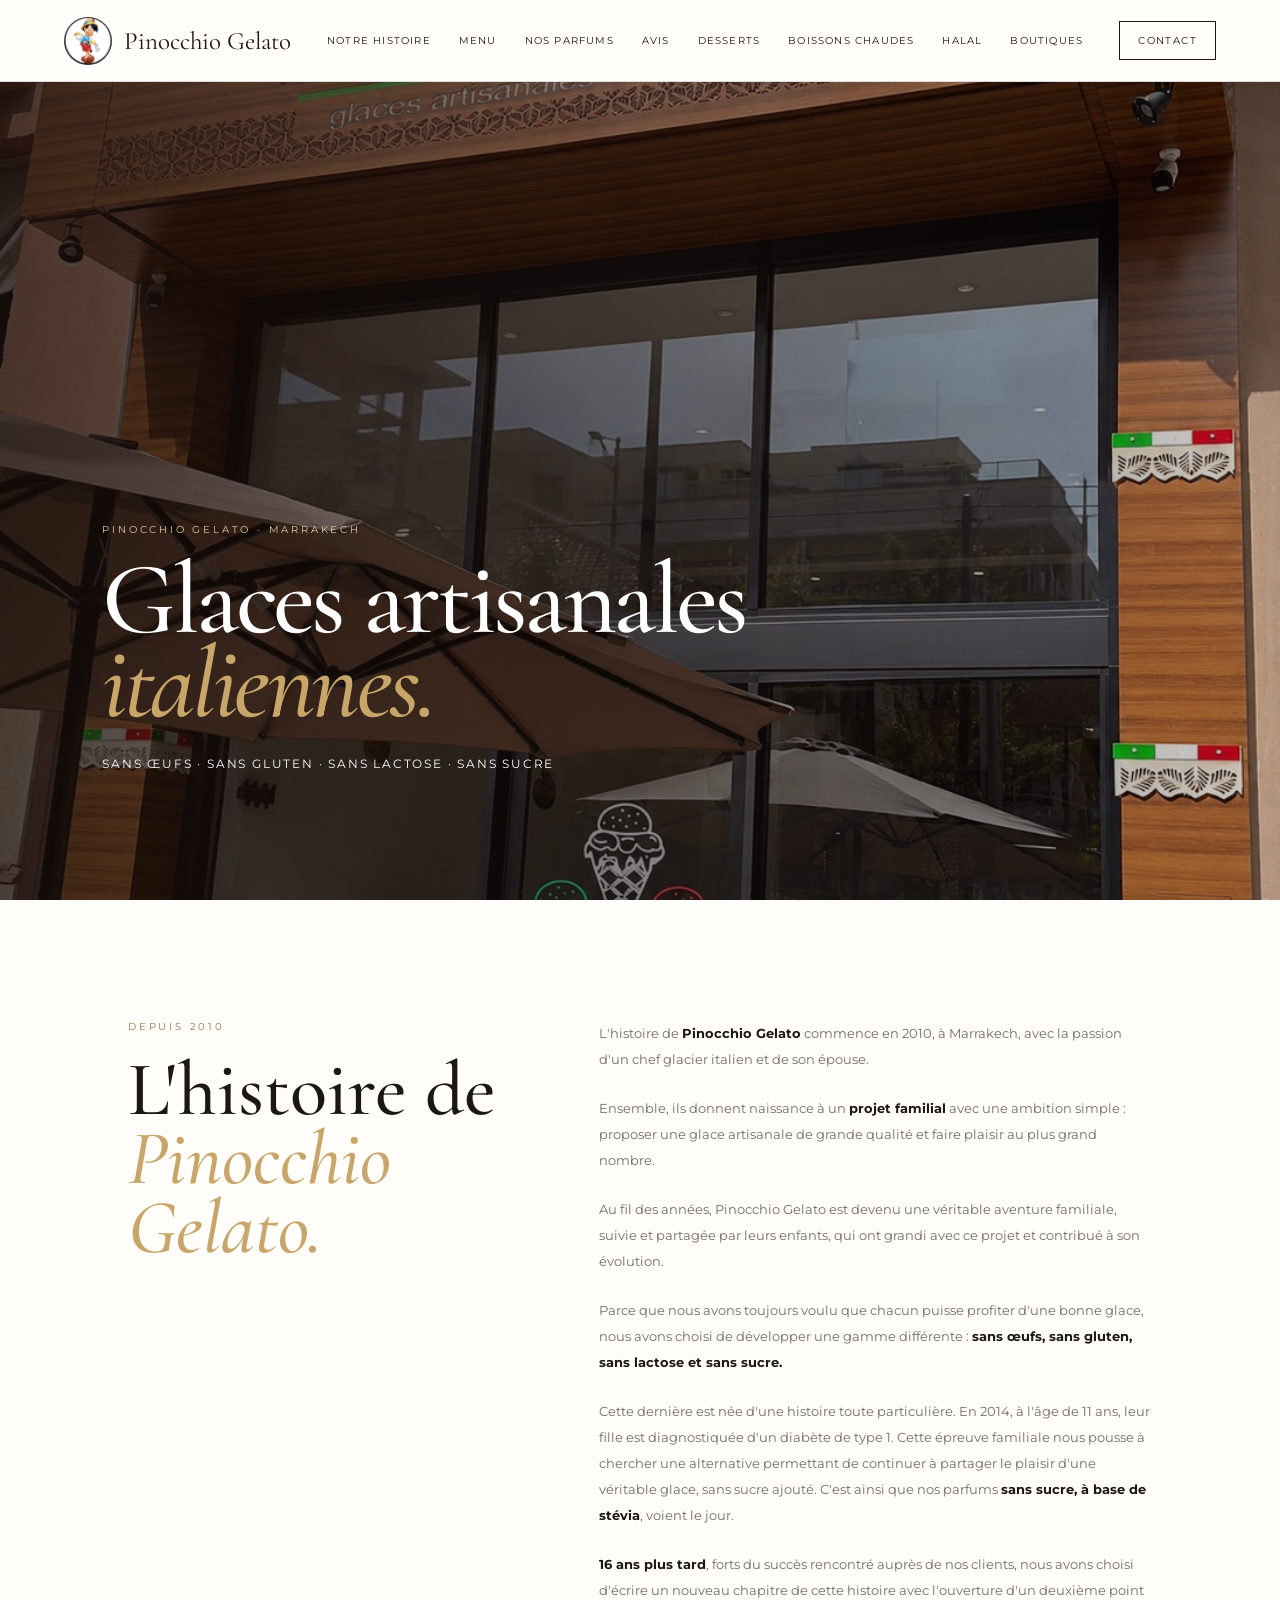
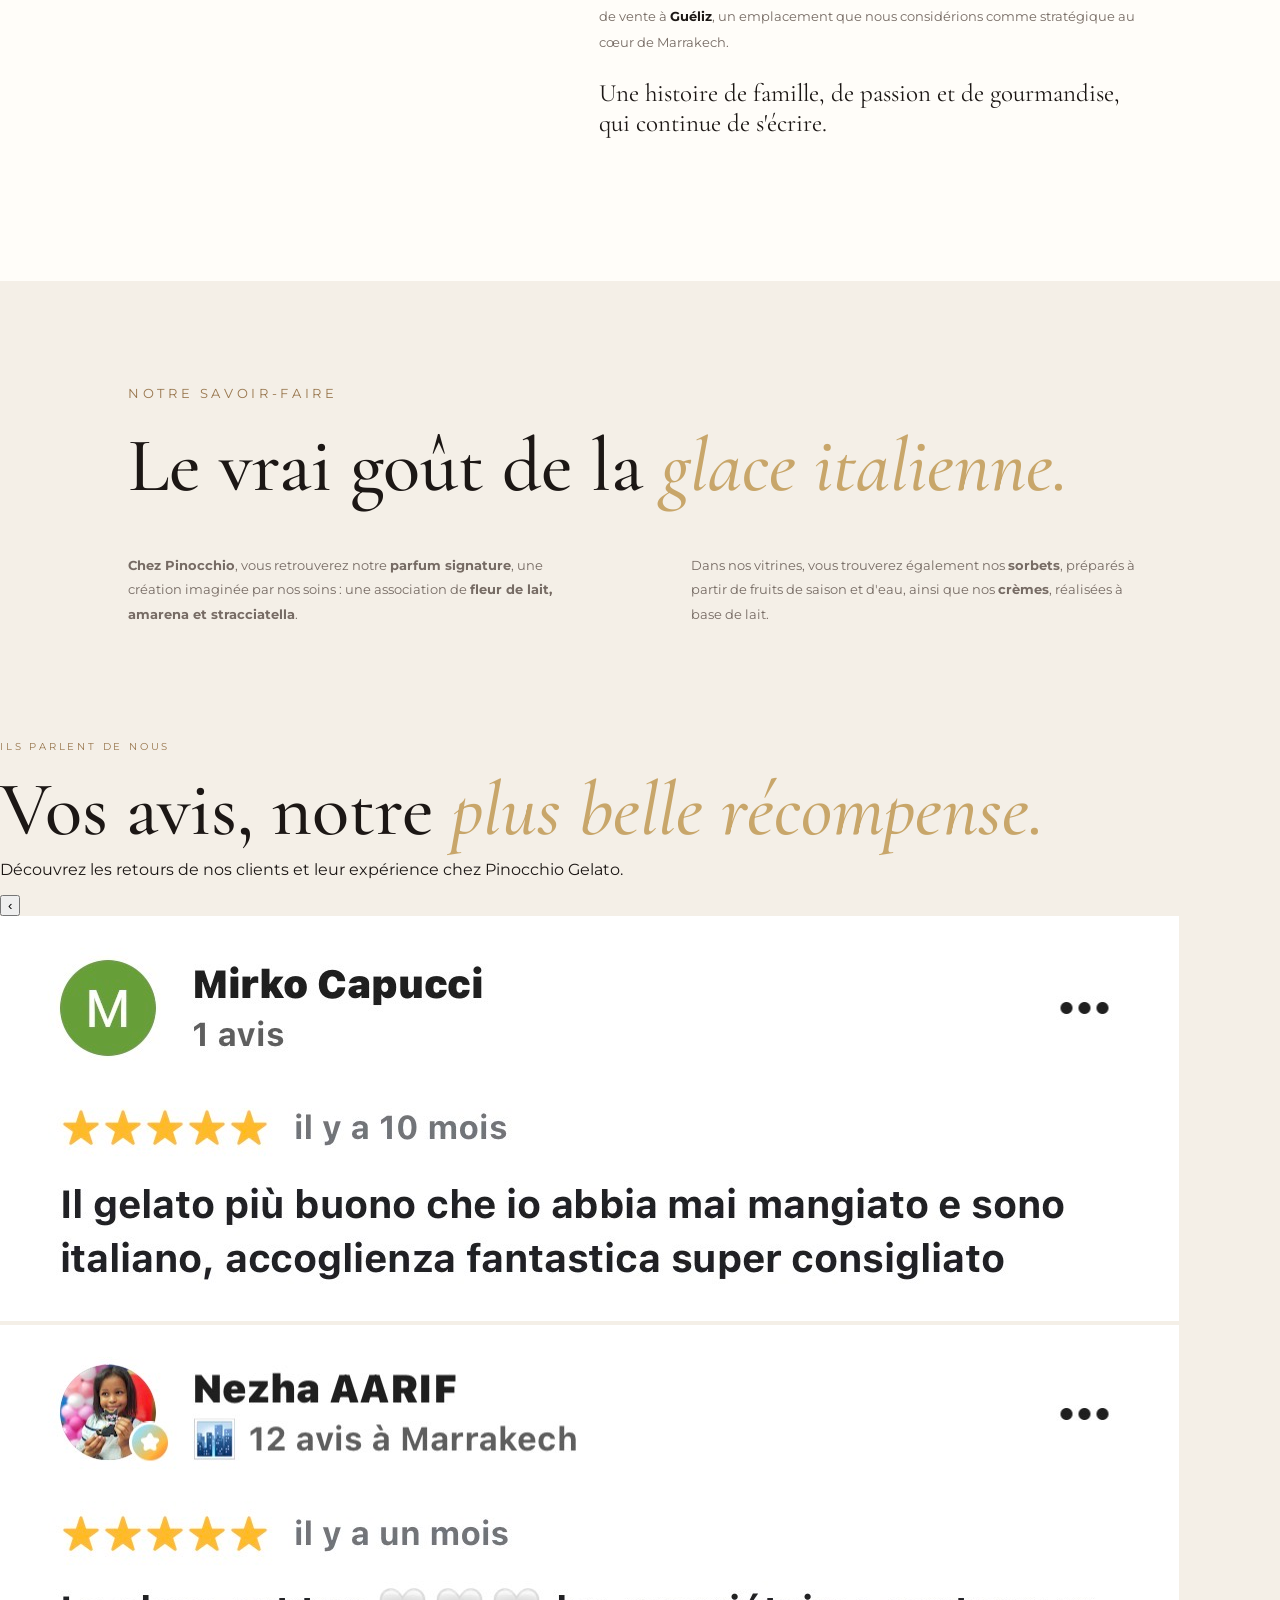
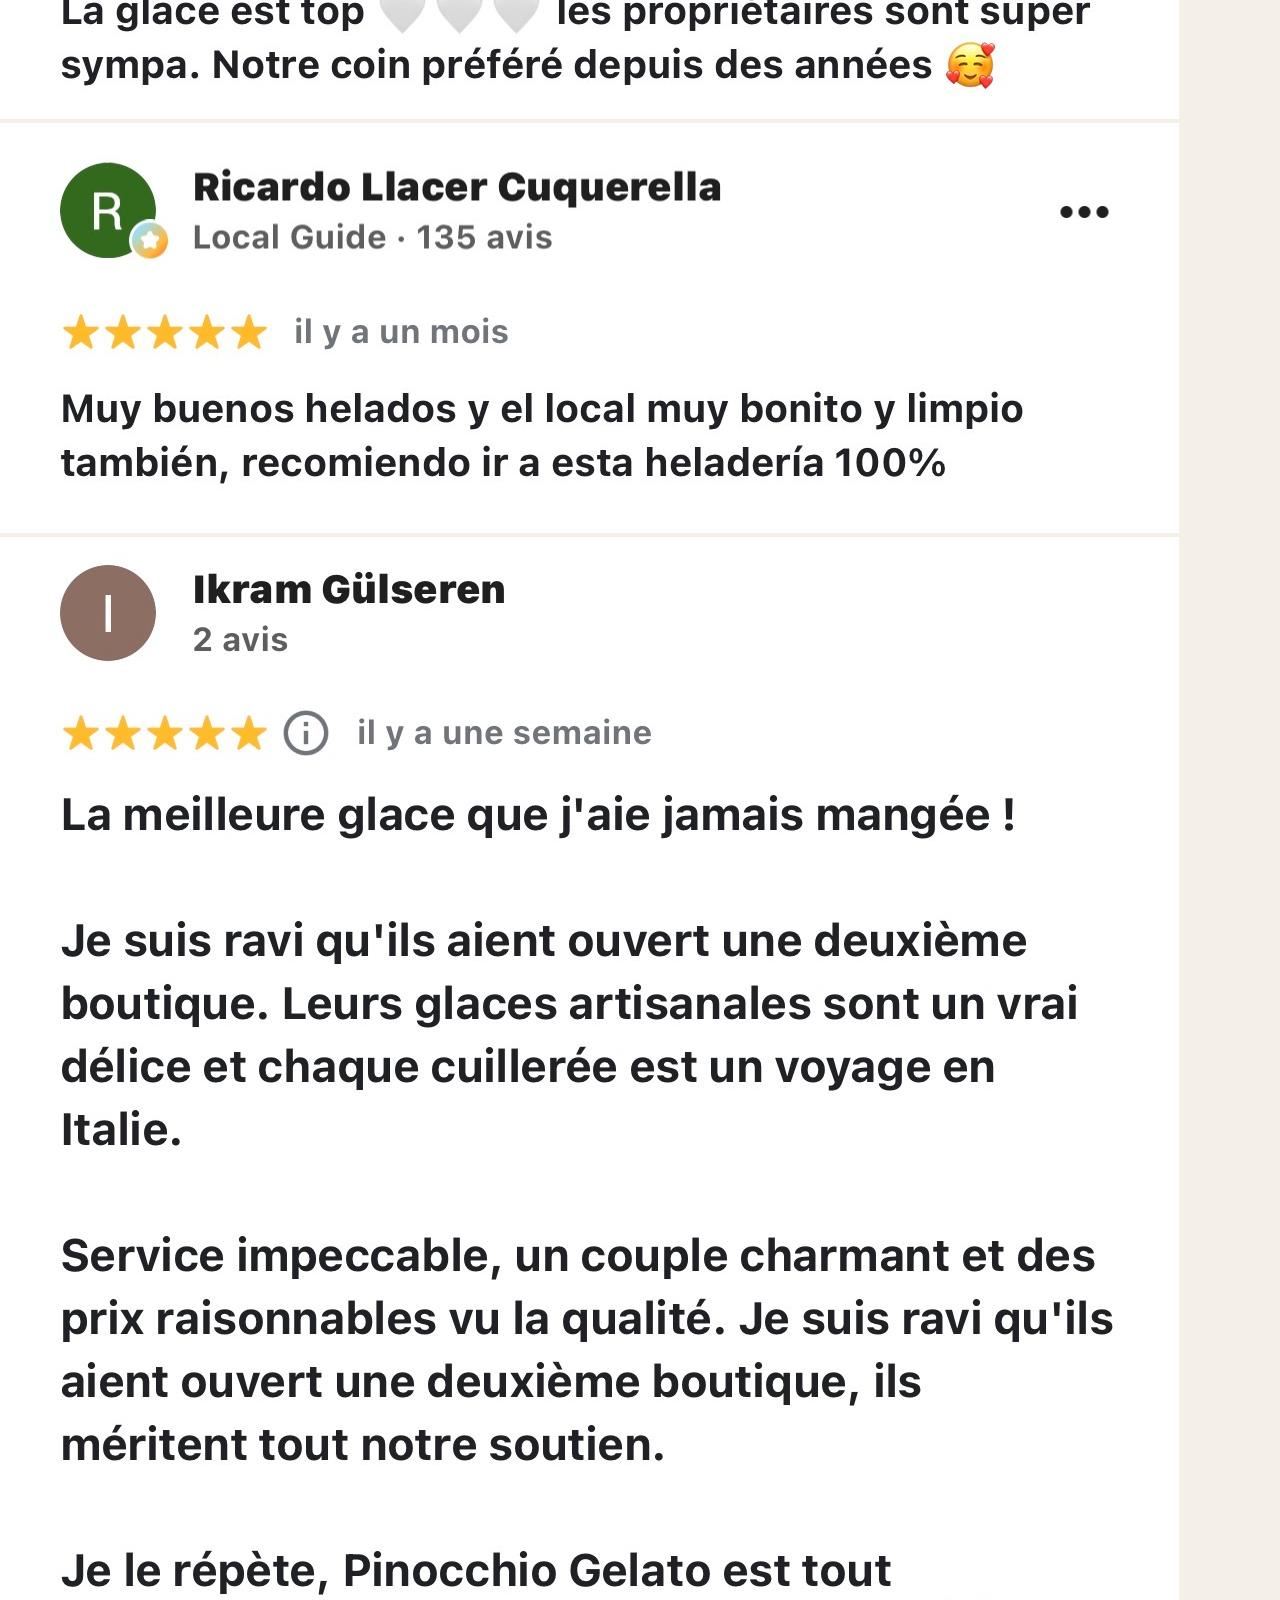
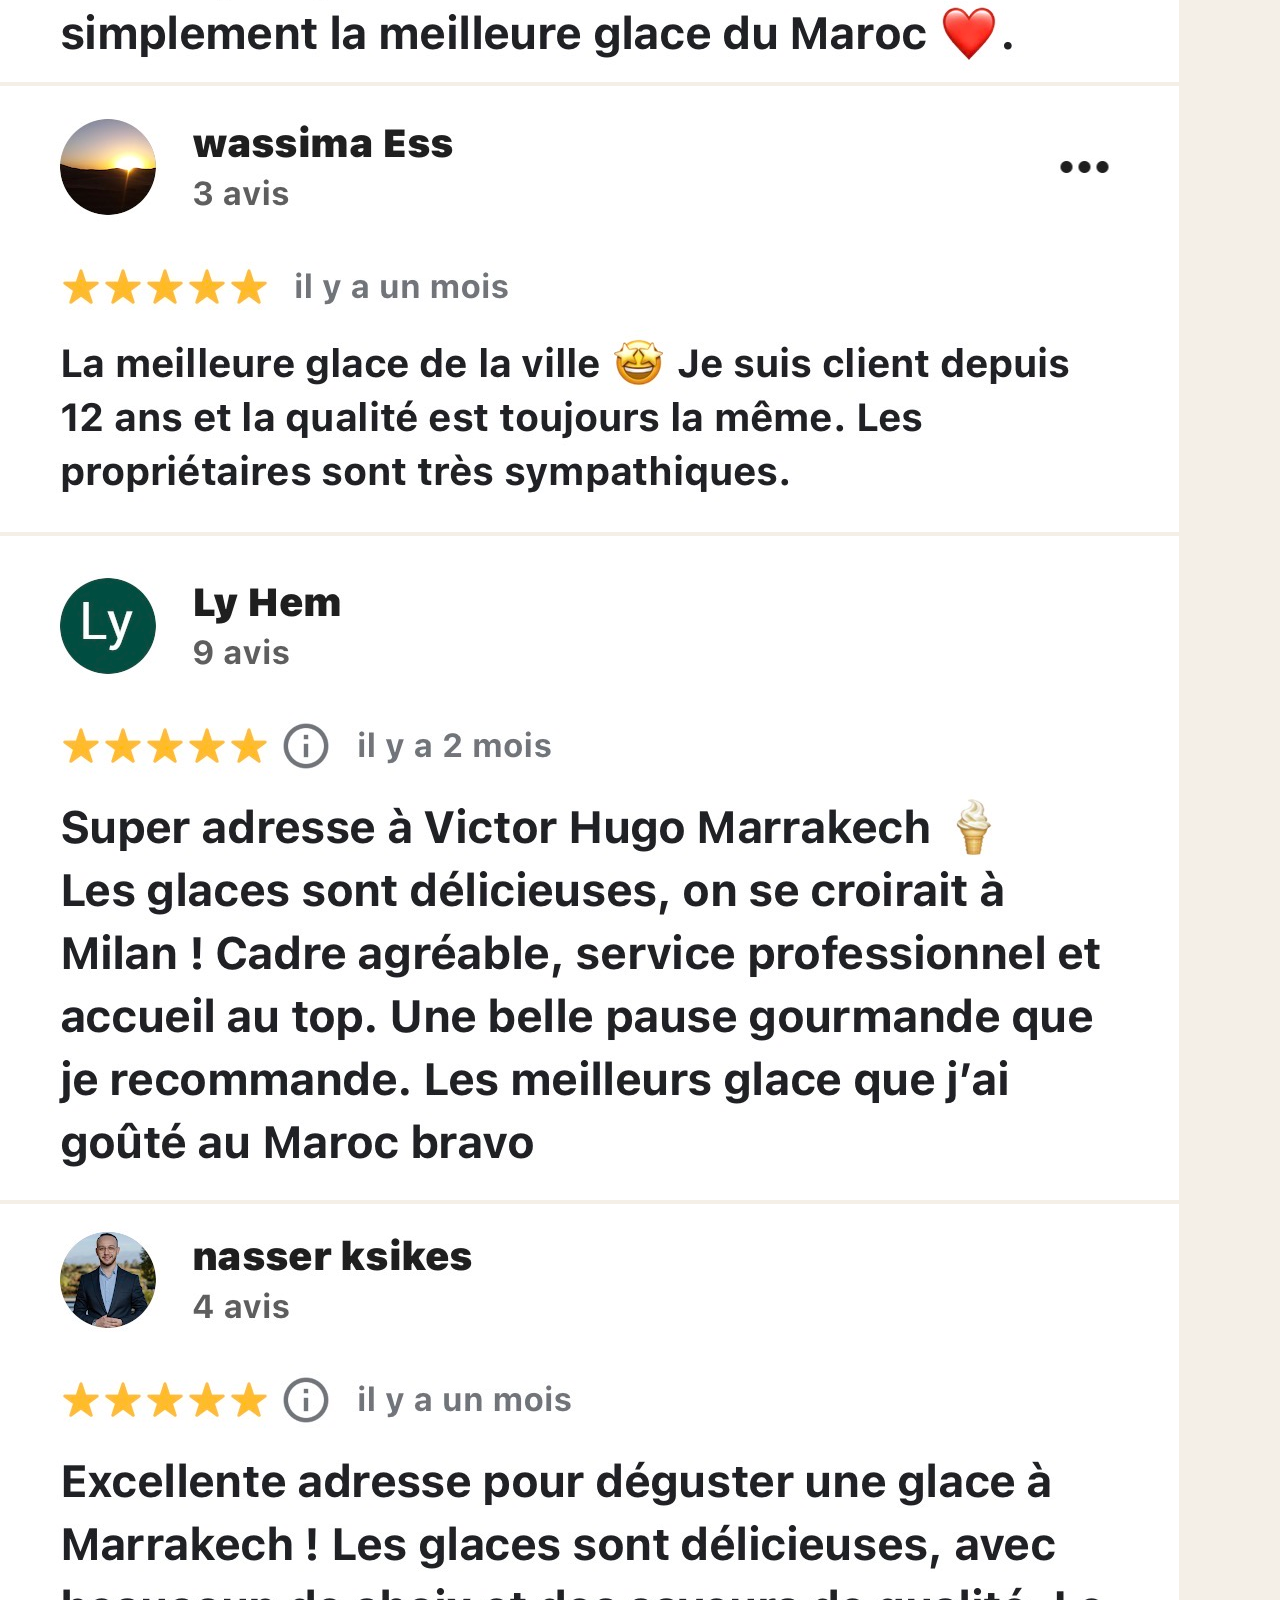
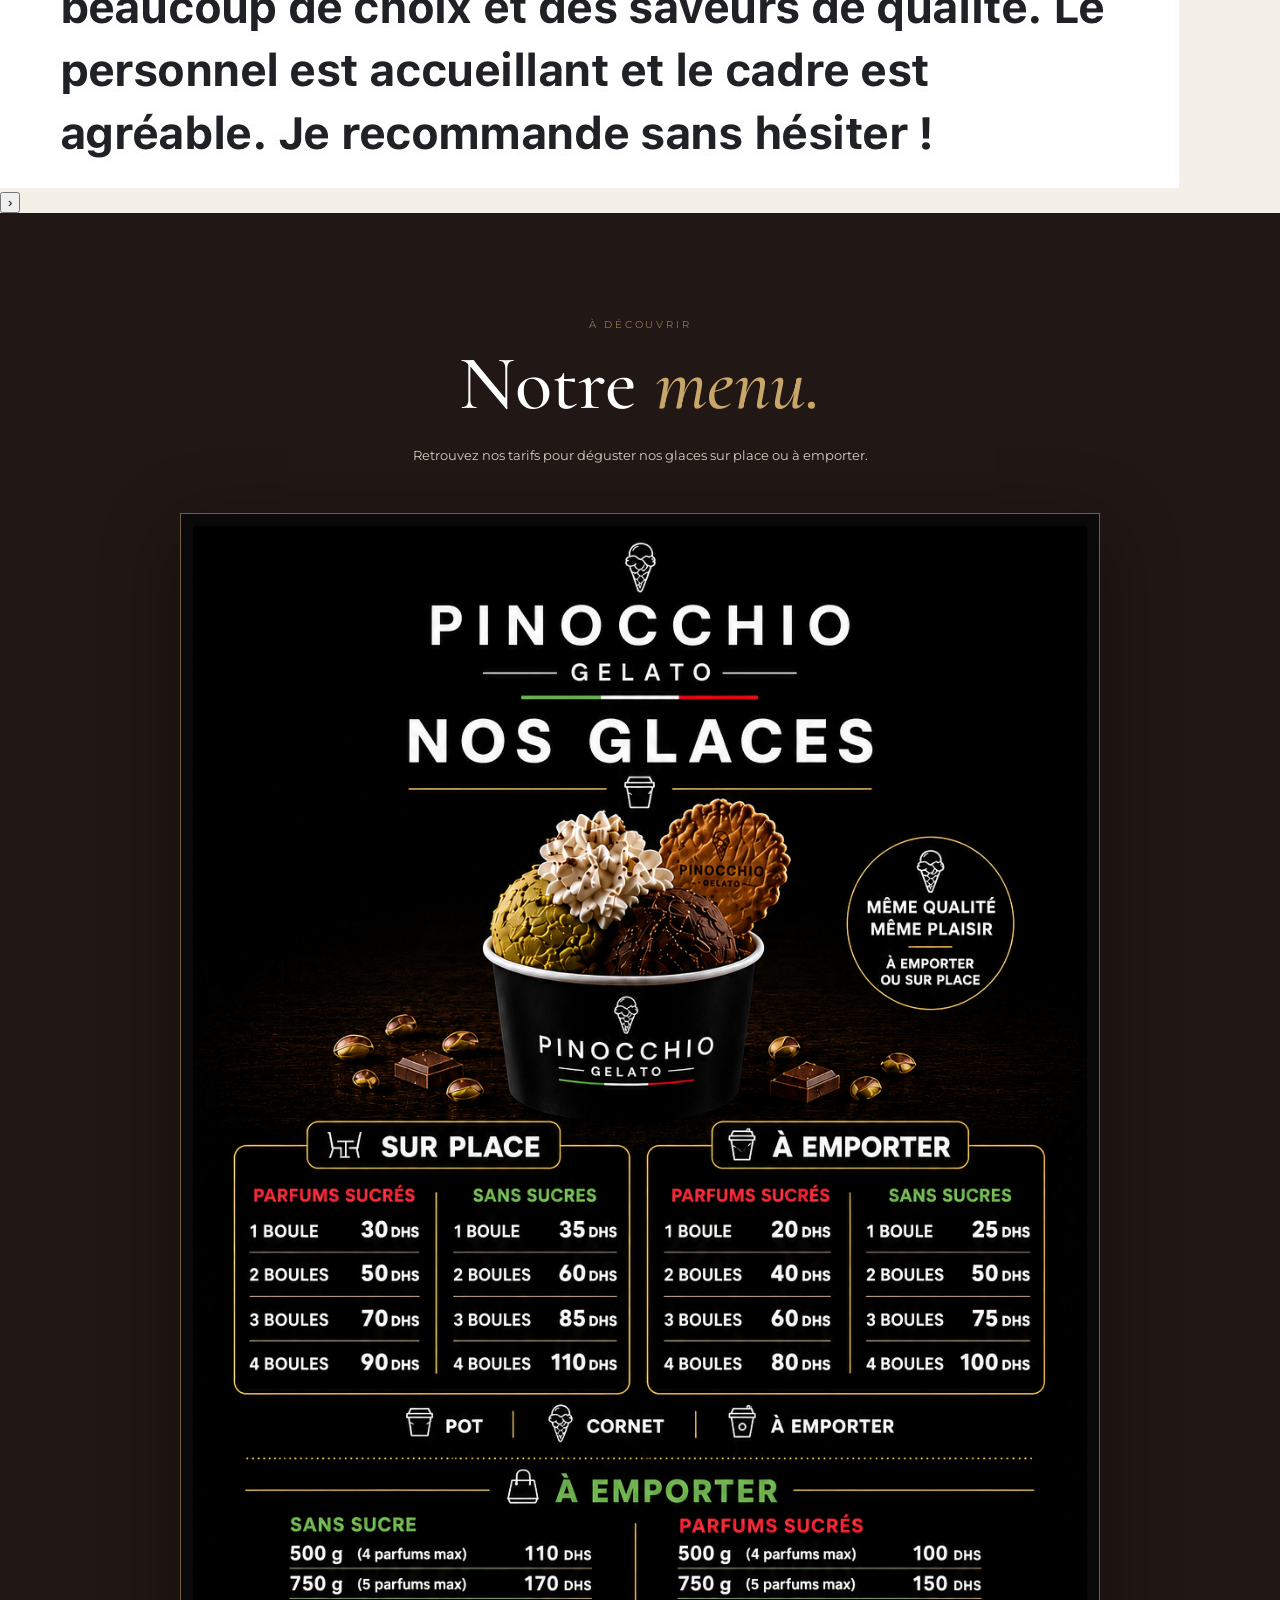
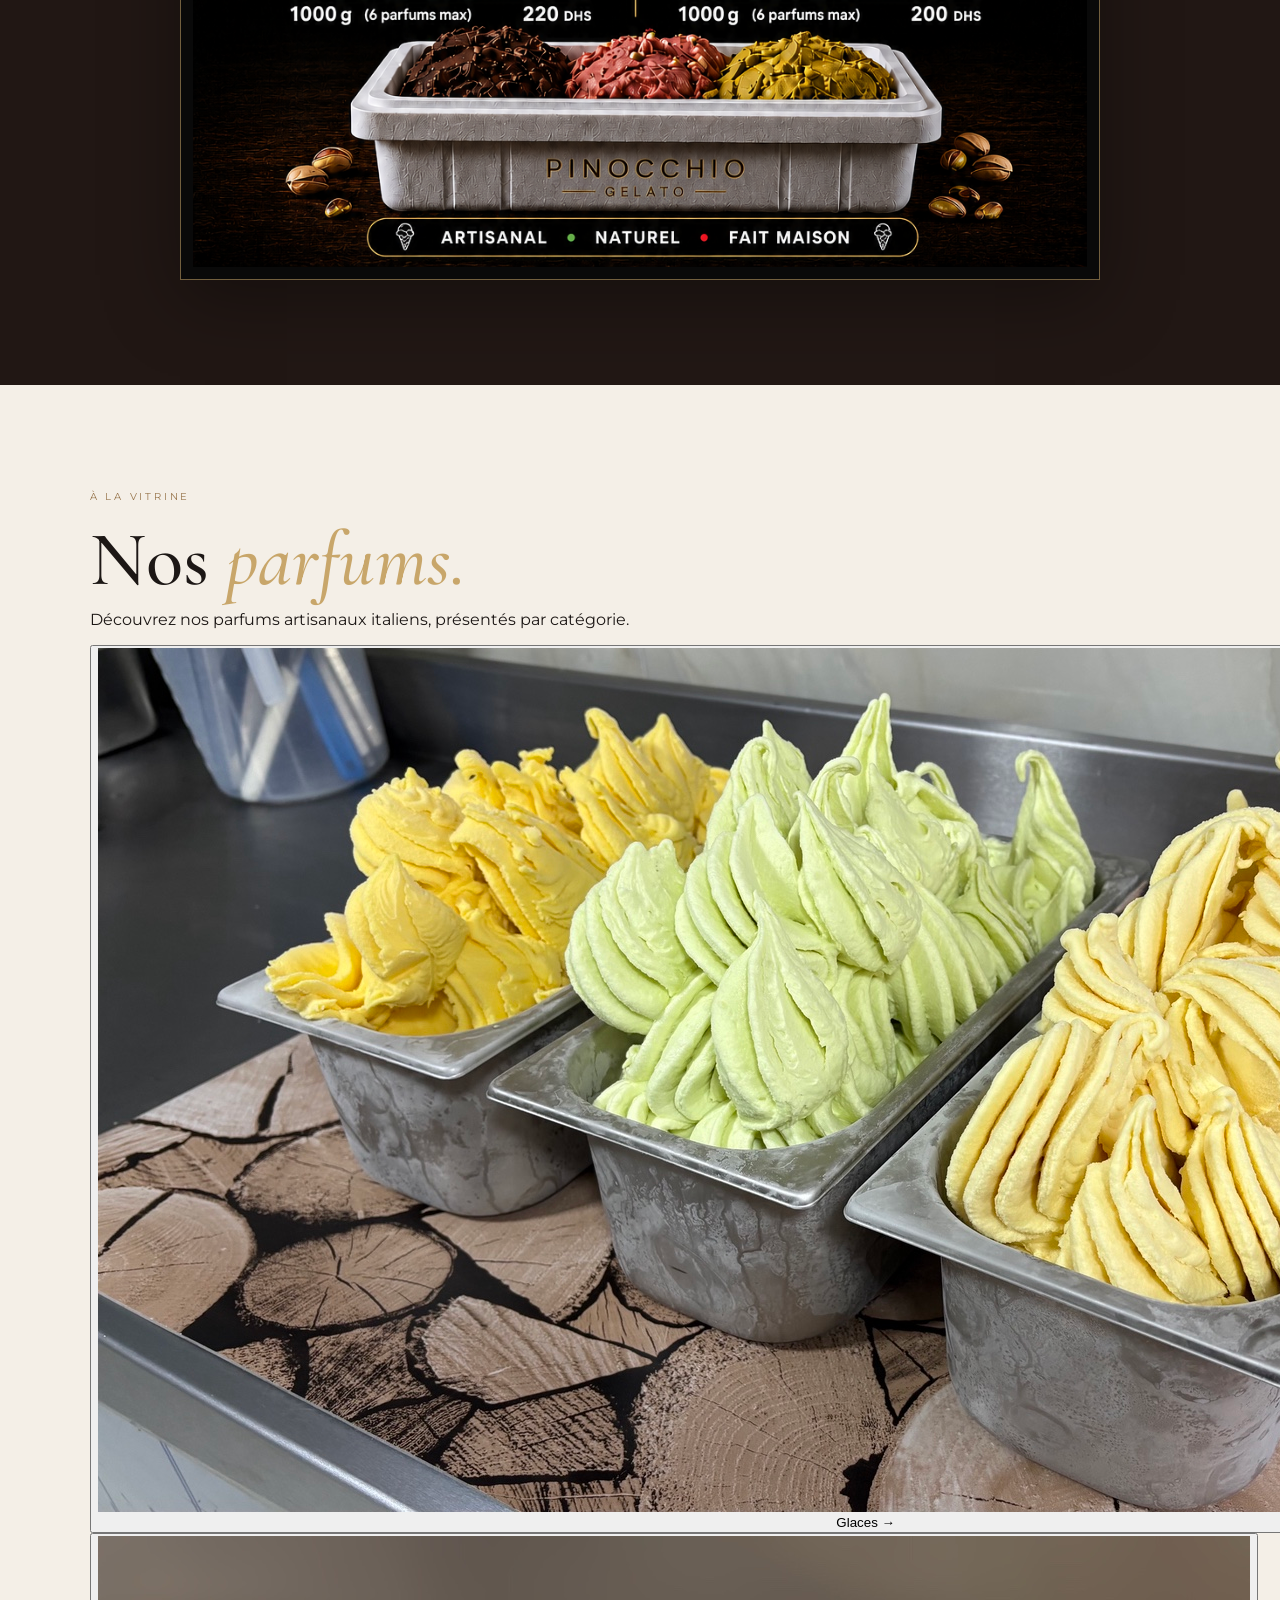
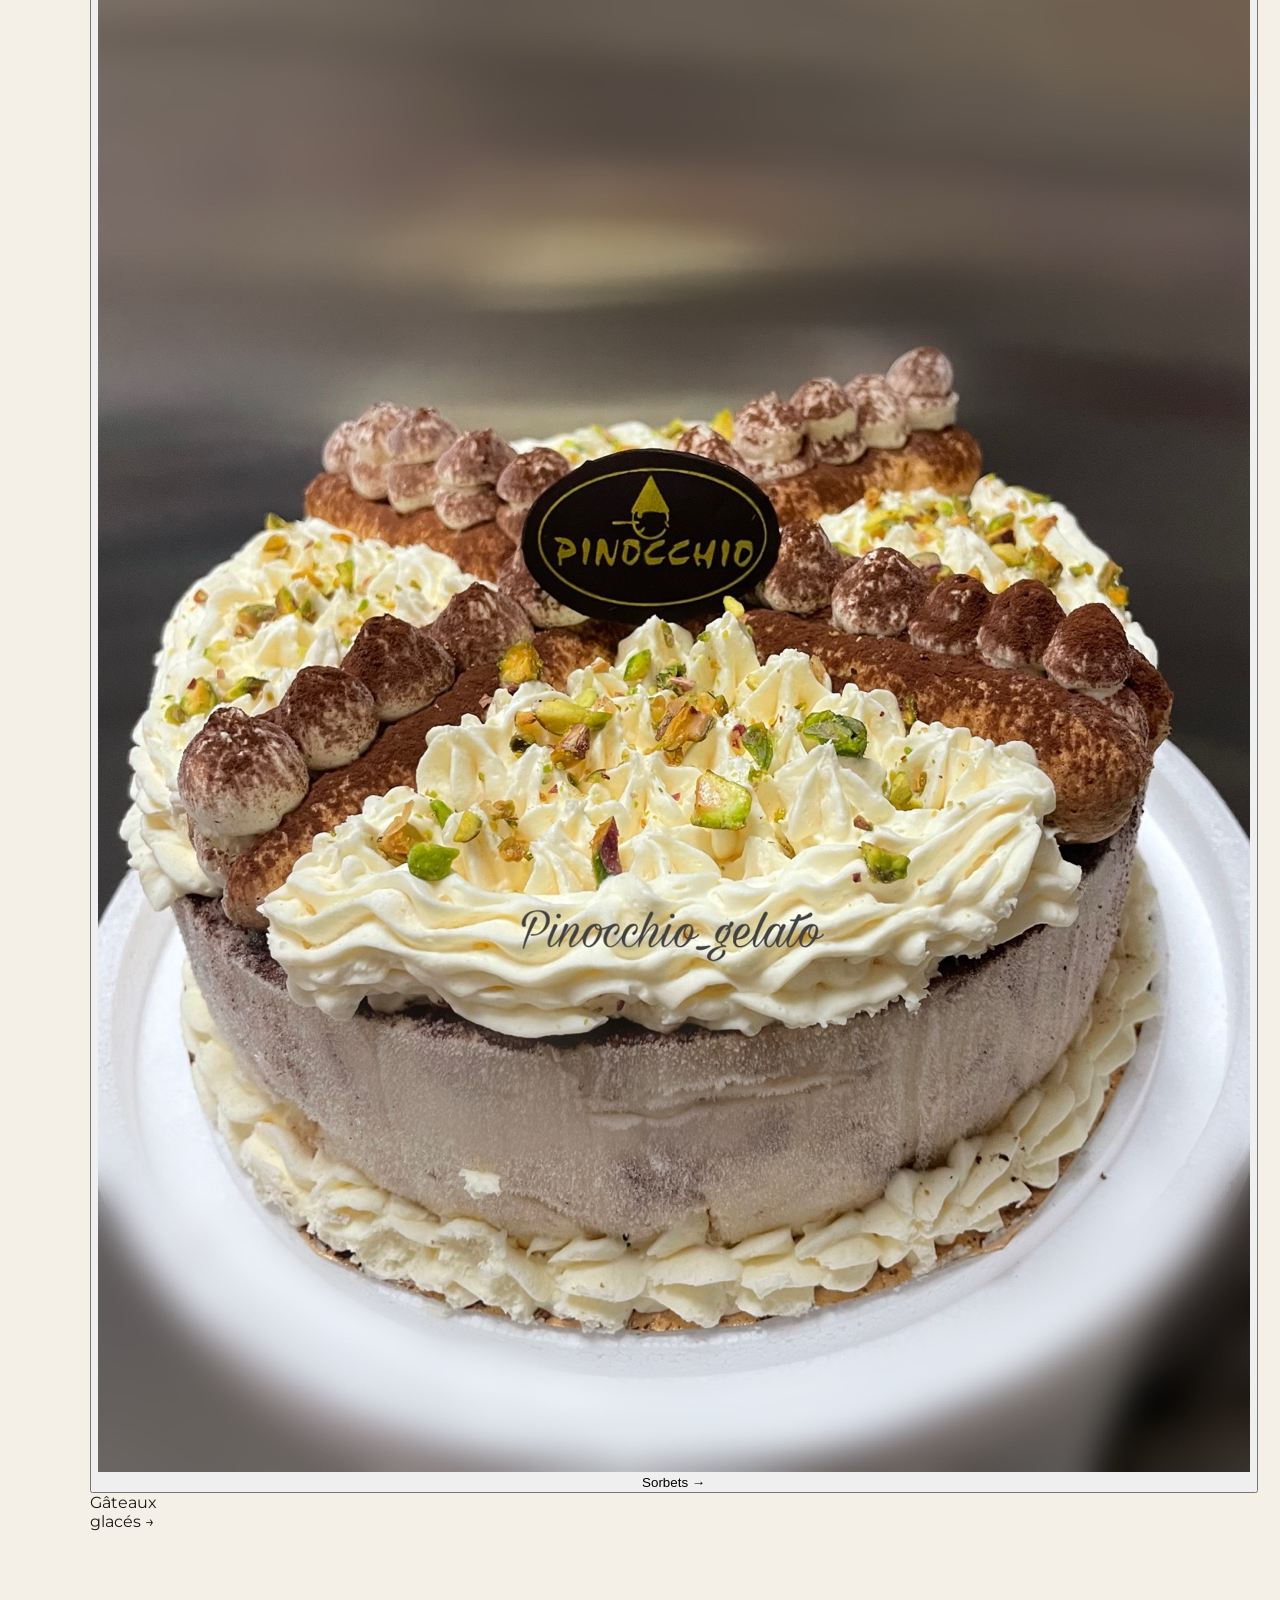
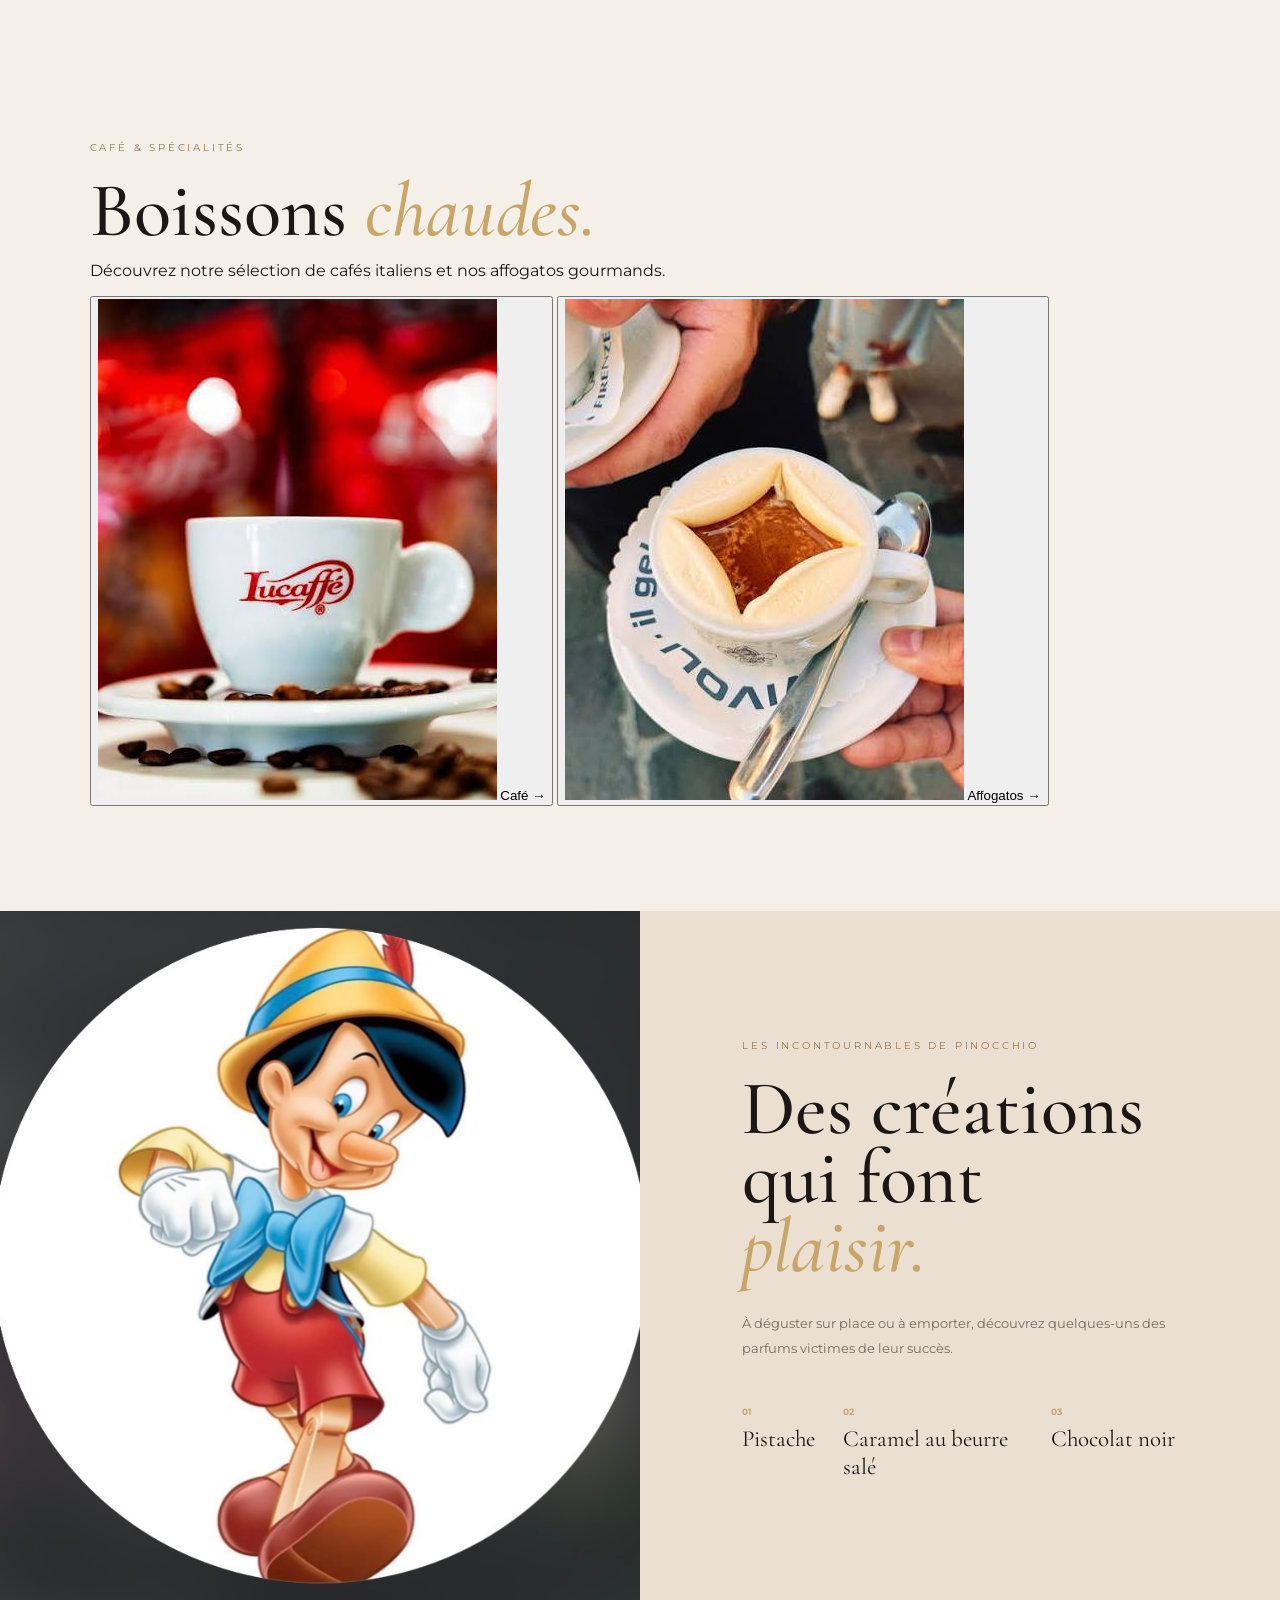
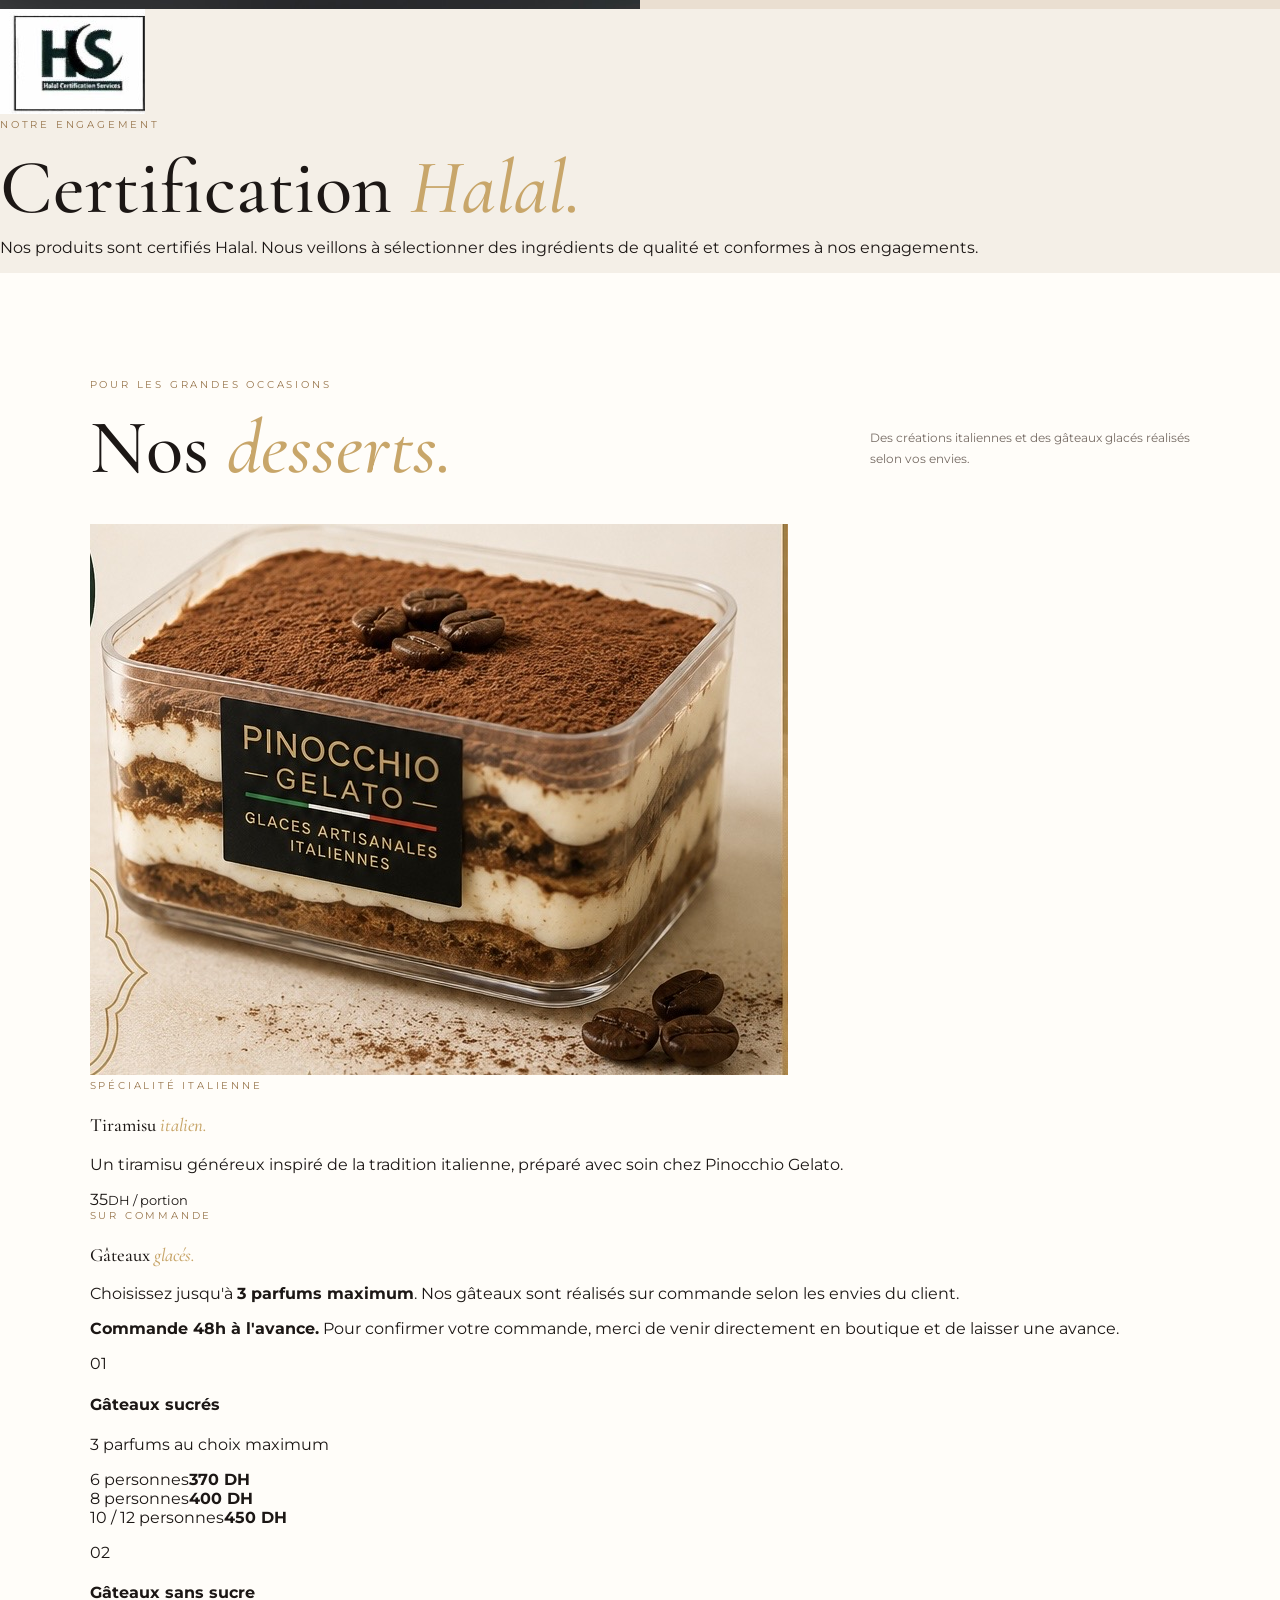
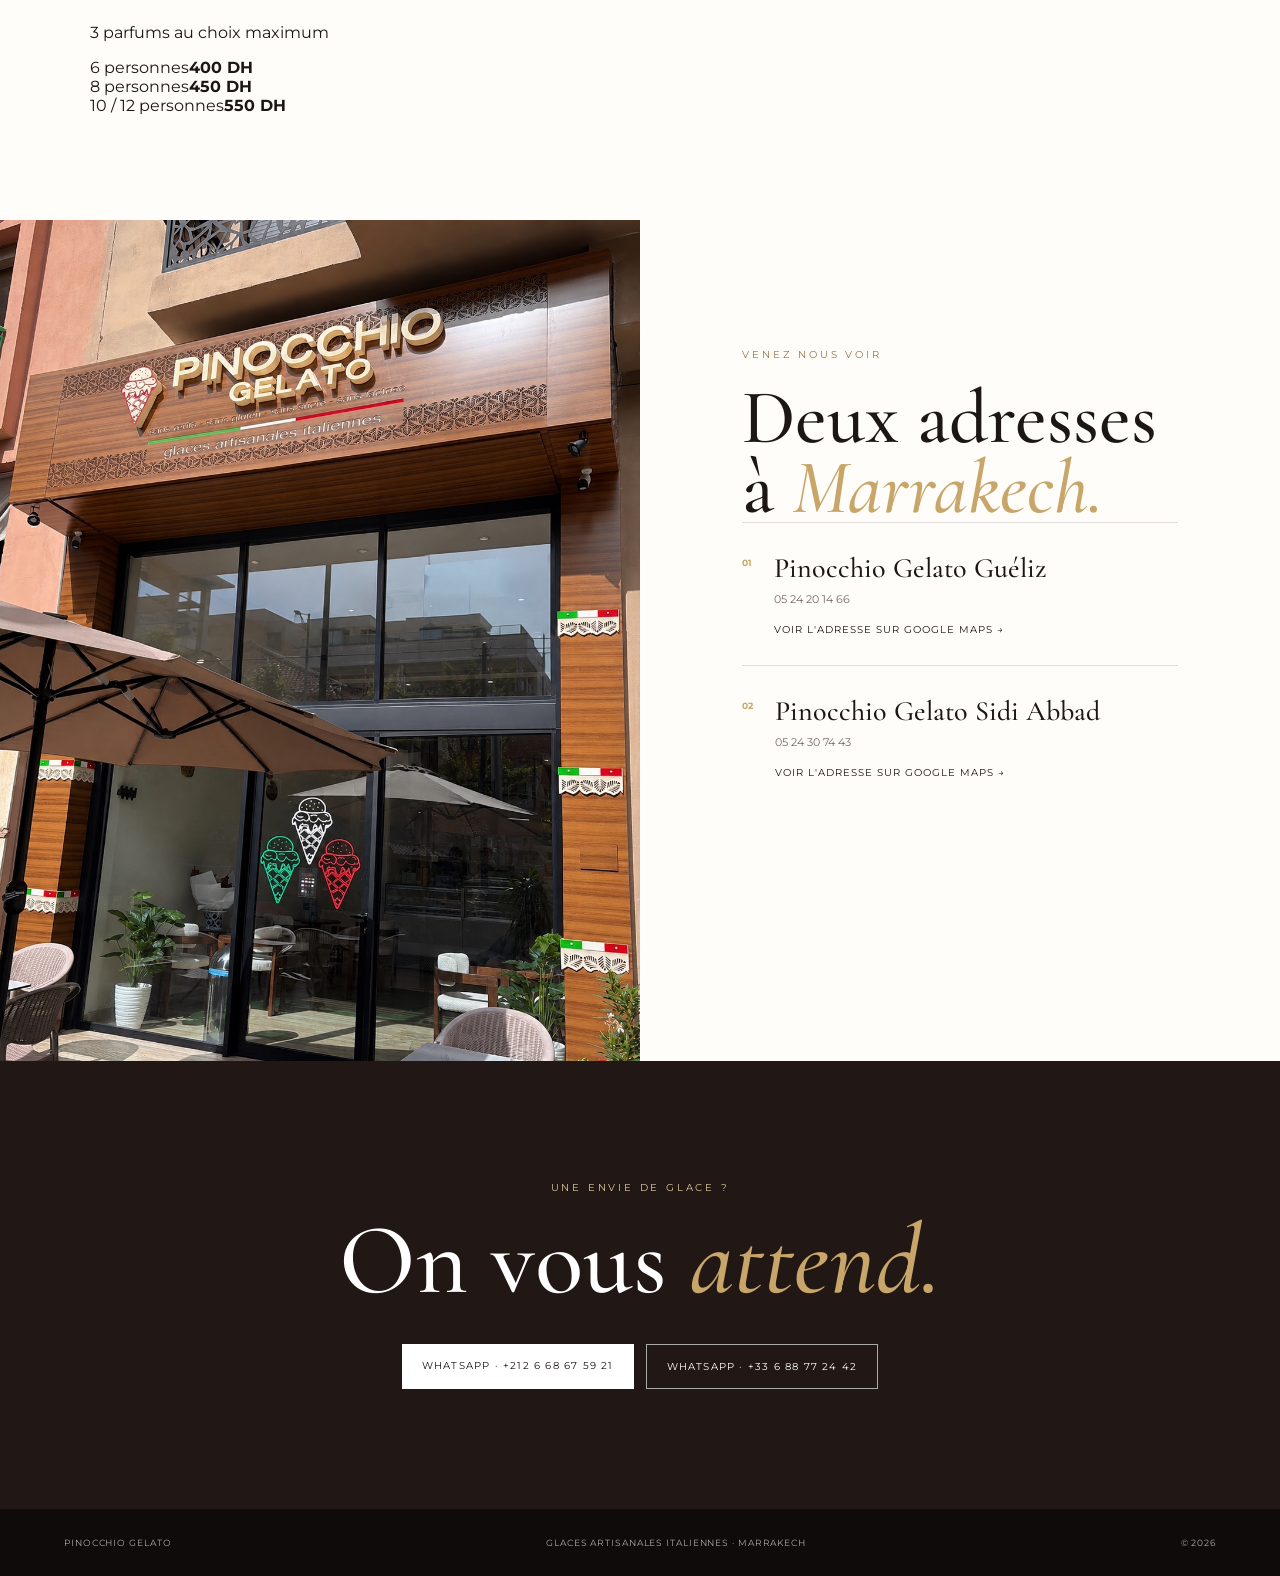
==== index (1).html @ cc93d274 "Add files via upload" ====
<!doctype html><html lang="fr"><head><meta charset="utf-8"><meta name="viewport" content="width=device-width,initial-scale=1"><title>Pinocchio Gelato — Marrakech</title><link rel="stylesheet" href="style.css"></head><body>
<header class="nav"><a class="brand" href="#accueil"><img src="pinocchio.jpeg" alt="Logo Pinocchio" class="logo"><span>Pinocchio Gelato</span></a><nav><a href="#histoire">Notre histoire</a><a href="#menu">Menu</a><a href="#glaces">Nos parfums</a><a href="#avis">Avis</a><a href="#desserts">Desserts</a><a href="#boissons-chaudes">Boissons chaudes</a><a href="#halal">Halal</a><a href="#boutiques">Boutiques</a></nav><a class="nav-cta" href="#contact">Contact</a></header>
<section id="accueil" class="hero"><div class="hero-image"></div><div class="hero-overlay"></div><div class="hero-content"><p class="eyebrow">PINOCCHIO GELATO · MARRAKECH</p><h1>Glaces artisanales<br><em>italiennes.</em></h1><p class="qualities-line">Sans œufs · Sans gluten · Sans lactose · Sans sucre</p></div></section>
<section id="histoire" class="story"><div><p class="eyebrow dark">DEPUIS 2010</p><h2>L'histoire de<br><em>Pinocchio Gelato.</em></h2></div><div class="story-text">
<p>L'histoire de <strong>Pinocchio Gelato</strong> commence en 2010, à Marrakech, avec la passion d'un chef glacier italien et de son épouse.</p>
<p>Ensemble, ils donnent naissance à un <strong>projet familial</strong> avec une ambition simple : proposer une glace artisanale de grande qualité et faire plaisir au plus grand nombre.</p>
<p>Au fil des années, Pinocchio Gelato est devenu une véritable aventure familiale, suivie et partagée par leurs enfants, qui ont grandi avec ce projet et contribué à son évolution.</p>
<p>Parce que nous avons toujours voulu que chacun puisse profiter d'une bonne glace, nous avons choisi de développer une gamme différente : <strong>sans œufs, sans gluten, sans lactose et sans sucre.</strong></p>
<p>Cette dernière est née d'une histoire toute particulière. En 2014, à l'âge de 11 ans, leur fille est diagnostiquée d'un diabète de type 1. Cette épreuve familiale nous pousse à chercher une alternative permettant de continuer à partager le plaisir d'une véritable glace, sans sucre ajouté. C'est ainsi que nos parfums <strong>sans sucre, à base de stévia</strong>, voient le jour.</p>
<p><strong>16 ans plus tard</strong>, forts du succès rencontré auprès de nos clients, nous avons choisi d'écrire un nouveau chapitre de cette histoire avec l'ouverture d'un deuxième point de vente à <strong>Guéliz</strong>, un emplacement que nous considérions comme stratégique au cœur de Marrakech.</p>
<p class="closing">Une histoire de famille, de passion et de gourmandise, qui continue de s'écrire.</p></div></section>
<section class="intro"><p class="eyebrow dark">NOTRE SAVOIR-FAIRE</p><h2>Le vrai goût de la <em>glace italienne.</em></h2><p><strong>Chez Pinocchio</strong>, vous retrouverez notre <strong>parfum signature</strong>, une création imaginée par nos soins : une association de <strong>fleur de lait, amarena et stracciatella</strong>.</p><p>Dans nos vitrines, vous trouverez également nos <strong>sorbets</strong>, préparés à partir de fruits de saison et d'eau, ainsi que nos <strong>crèmes</strong>, réalisées à base de lait.</p></section>

<section id="avis" class="reviews-section">
  <div class="reviews-head">
    <p class="eyebrow dark">ILS PARLENT DE NOUS</p>
    <h2>Vos avis, notre <em>plus belle récompense.</em></h2>
    <p>Découvrez les retours de nos clients et leur expérience chez Pinocchio Gelato.</p>
  </div>
  <div class="reviews-wrap">
    <button class="review-arrow review-prev" type="button" aria-label="Avis précédent">‹</button>
    <div class="reviews-track">
      <article class="review-card"><img src="avis_mirko.jpeg" alt="Avis Google de Mirko Capucci"></article>
      <article class="review-card"><img src="avis_nezha.jpeg" alt="Avis Google de Nezha Aarif"></article>
      <article class="review-card"><img src="avis_ricardo.jpeg" alt="Avis Google de Ricardo Lacer Cuquerella"></article>
      <article class="review-card"><img src="avis_ikram.jpeg" alt="Avis Google de Ikram Gülseren"></article>
      <article class="review-card"><img src="avis_wassima.jpeg" alt="Avis Google de Wassima Ess"></article>
      <article class="review-card"><img src="avis_lyhem.jpeg" alt="Avis Google de Ly Hem"></article>
      <article class="review-card"><img src="avis_nasser.jpeg" alt="Avis Google de Nasser Ksikes"></article>
    </div>
    <button class="review-arrow review-next" type="button" aria-label="Avis suivant">›</button>
  </div>
  <div class="review-dots" aria-hidden="true"><span class="active"></span><span></span><span></span><span></span><span></span><span></span><span></span></div>
</section>

<section id="menu" class="menu-section">
  <div class="menu-head">
    <p class="eyebrow dark">À DÉCOUVRIR</p>
    <h2>Notre <em>menu.</em></h2>
    <p>Retrouvez nos tarifs pour déguster nos glaces sur place ou à emporter.</p>
  </div>
  <div class="menu-card">
    <img src="menu.png" alt="Menu Pinocchio Gelato — glaces sur place et à emporter">
  </div>
</section>

<section id="glaces" class="section flavors-section">
  <div class="perfumes-head">
    <p class="eyebrow dark">À LA VITRINE</p>
    <h2>Nos <em>parfums.</em></h2>
    <p>Découvrez nos parfums artisanaux italiens, présentés par catégorie.</p>
  </div>

  <div class="perfume-categories">
    <button class="perfume-category perfume-trigger" type="button" data-modal="glaces-modal" aria-haspopup="dialog">
      <span class="perfume-category-image"><img src="glaces.jpeg" alt="Glaces artisanales"></span>
      <span class="perfume-category-overlay"></span>
      <span class="perfume-category-title">Glaces</span>
      <span class="perfume-category-arrow">→</span>
    </button>

    <button class="perfume-category perfume-trigger" type="button" data-modal="sorbets-modal" aria-haspopup="dialog">
      <span class="perfume-category-image"><img src="pasteque.jpeg" alt="Sorbets aux fruits"></span>
      <span class="perfume-category-overlay"></span>
      <span class="perfume-category-title">Sorbets</span>
      <span class="perfume-category-arrow">→</span>
    </button>

    <a class="perfume-category perfume-category-text" href="#gateaux-glaces">
      <span class="perfume-category-pattern"></span>
      <span class="perfume-category-title">Gâteaux<br>glacés</span>
      <span class="perfume-category-arrow">→</span>
    </a>
  </div>

  <div class="perfume-modal" id="glaces-modal" role="dialog" aria-modal="true" aria-labelledby="glaces-modal-title" hidden>
    <div class="perfume-modal-backdrop" data-close-modal></div>
    <div class="perfume-modal-box">
      <button class="perfume-modal-close" type="button" aria-label="Fermer" data-close-modal>×</button>
      <p class="eyebrow dark">01 · NOS PARFUMS</p>
      <h3 id="glaces-modal-title">Glaces</h3>
      <p class="modal-description">Nos glaces sont des crèmes onctueuses réalisées à base de lait.</p>
      <div class="modal-flavors">
        <span>Vanille</span><span>Chocolat au lait</span><span>Yaourt</span><span>Yaourt fruits rouges</span><span>Pistache</span><span>Cookies</span><span>Oreo</span><span>Caramel</span><span>Caramel au beurre salé</span><span>Tiramisu</span><span>Café</span><span>Réglisse</span><span>Noisette</span><span>Nougat</span><span>Nutella</span><span>Pinocchio</span><span>Stracciatella</span><span>Menthe</span><span>Banane</span><span>Noix de coco</span>
      </div>
    </div>
  </div>

  <div class="perfume-modal" id="sorbets-modal" role="dialog" aria-modal="true" aria-labelledby="sorbets-modal-title" hidden>
    <div class="perfume-modal-backdrop" data-close-modal></div>
    <div class="perfume-modal-box">
      <button class="perfume-modal-close" type="button" aria-label="Fermer" data-close-modal>×</button>
      <p class="eyebrow dark">02 · NOS PARFUMS</p>
      <h3 id="sorbets-modal-title">Sorbets</h3>
      <p class="modal-description">Nos sorbets sont préparés avec de l'eau et des fruits de saison.</p>
      <div class="modal-flavors">
        <span>Fraise</span><span>Citron</span><span>Framboise</span><span>Fruits rouges</span><span>Pomme verte</span><span>Mangue</span><span>Fruits de passion</span><span>Fruit du dragon</span><span>Pamplemousse</span><span>Fruits exotiques</span><span>Tropical</span><span>Ananas</span><span>Lime</span><span>Chocolat noir</span>
      </div>
    </div>
  </div>

</section>

<section id="boissons-chaudes" class="section hot-drinks-section">
  <div class="perfumes-head">
    <p class="eyebrow dark">CAFÉ &amp; SPÉCIALITÉS</p>
    <h2>Boissons <em>chaudes.</em></h2>
    <p>Découvrez notre sélection de cafés italiens et nos affogatos gourmands.</p>
  </div>

  <div class="hot-drinks-grid">
    <button class="perfume-category perfume-trigger" type="button" data-modal="cafe-modal" aria-haspopup="dialog">
      <span class="perfume-category-image"><img src="affogato.jpeg" alt="Café italien"></span>
      <span class="perfume-category-overlay"></span>
      <span class="perfume-category-title">Café</span>
      <span class="perfume-category-arrow">→</span>
    </button>

    <button class="perfume-category perfume-trigger" type="button" data-modal="affogatos-modal" aria-haspopup="dialog">
      <span class="perfume-category-image"><img src="cafe.jpeg" alt="Affogato italien"></span>
      <span class="perfume-category-overlay"></span>
      <span class="perfume-category-title">Affogatos</span>
      <span class="perfume-category-arrow">→</span>
    </button>
  </div>

  <div class="perfume-modal" id="cafe-modal" role="dialog" aria-modal="true" aria-labelledby="cafe-modal-title" hidden>
    <div class="perfume-modal-backdrop" data-close-modal></div>
    <div class="perfume-modal-box">
      <button class="perfume-modal-close" type="button" aria-label="Fermer" data-close-modal>×</button>
      <p class="eyebrow dark">03 · BOISSONS CHAUDES</p>
      <h3 id="cafe-modal-title">Café</h3>
      <p class="modal-description">Notre café italien, servi fraîchement préparé.</p>
      <div class="modal-menu-list">
        <div><span>Café Espresso</span><strong>25 DH</strong></div>
        <div><span>Cappuccino</span><strong>35 DH</strong></div>
      </div>
    </div>
  </div>

  <div class="perfume-modal" id="affogatos-modal" role="dialog" aria-modal="true" aria-labelledby="affogatos-modal-title" hidden>
    <div class="perfume-modal-backdrop" data-close-modal></div>
    <div class="perfume-modal-box">
      <button class="perfume-modal-close" type="button" aria-label="Fermer" data-close-modal>×</button>
      <p class="eyebrow dark">04 · CAFÉ &amp; GLACE</p>
      <h3 id="affogatos-modal-title">Affogatos</h3>
      <p class="modal-description">Un espresso italien versé sur une boule de glace, selon la recette choisie.</p>
      <div class="modal-menu-list">
        <div><span>Affogato Classico <small>Vanille + espresso</small></span><strong>45 DH</strong></div>
        <div><span>Affogato Siciliano <small>Pistache + espresso</small></span><strong>45 DH</strong></div>
        <div><span>Affogato Piemonte <small>Noisette + espresso</small></span><strong>45 DH</strong></div>
        <div><span>Affogato Milano <small>Fior di Latte + espresso</small></span><strong>45 DH</strong></div>
        <div><span>Affogato Italiano <small>Tiramisu + espresso</small></span><strong>45 DH</strong></div>
      </div>
    </div>
  </div>
</section>
<section class="feature"><div class="feature-photo"><img src="pinocchio.jpeg" alt="Pinocchio Gelato"></div><div class="feature-copy"><p class="eyebrow dark">LES INCONTOURNABLES DE PINOCCHIO</p><h2>Des créations qui font <em>plaisir.</em></h2><p>À déguster sur place ou à emporter, découvrez quelques-uns des parfums victimes de leur succès.</p><div class="bests"><div><b>01</b><span>Pistache</span></div><div><b>02</b><span>Caramel au beurre salé</span></div><div><b>03</b><span>Chocolat noir</span></div></div></div></section>

<section id="halal" class="halal-section">
  <div class="halal-inner">
    <div class="halal-logo-wrap"><img src="halal-logo.png" alt="Logo Halal Certification Services"></div>
    <div class="halal-copy">
      <p class="eyebrow dark">NOTRE ENGAGEMENT</p>
      <h2>Certification <em>Halal.</em></h2>
      <p>Nos produits sont certifiés Halal. Nous veillons à sélectionner des ingrédients de qualité et conformes à nos engagements.</p>
    </div>
  </div>
</section>

<section id="desserts" class="section desserts">
  <div class="section-head"><div><p class="eyebrow dark">POUR LES GRANDES OCCASIONS</p><h2>Nos <em>desserts.</em></h2></div><p>Des créations italiennes et des gâteaux glacés réalisés selon vos envies.</p></div>
  <div class="tiramisu-feature">
    <div class="tiramisu-photo"><img src="tiramisu.jpeg" alt="Tiramisu italien Pinocchio Gelato"></div>
    <div class="tiramisu-copy"><p class="eyebrow dark">SPÉCIALITÉ ITALIENNE</p><h3>Tiramisu <em>italien.</em></h3><p>Un tiramisu généreux inspiré de la tradition italienne, préparé avec soin chez Pinocchio Gelato.</p><div class="price-highlight"><span>35</span><small>DH / portion</small></div></div>
  </div>
  <div class="cakes-head" id="gateaux-glaces"><p class="eyebrow dark">SUR COMMANDE</p><h3>Gâteaux <em>glacés.</em></h3><p>Choisissez jusqu'à <strong>3 parfums maximum</strong>. Nos gâteaux sont réalisés sur commande selon les envies du client.</p></div>
  <div class="cake-notice"><strong>Commande 48h à l'avance.</strong> Pour confirmer votre commande, merci de venir directement en boutique et de laisser une avance.</div>
  <div class="cake-prices">
    <article class="cake-card"><p class="cake-label">01</p><h4>Gâteaux sucrés</h4><p class="cake-subtitle">3 parfums au choix maximum</p><div class="price-row"><span>6 personnes</span><strong>370 DH</strong></div><div class="price-row"><span>8 personnes</span><strong>400 DH</strong></div><div class="price-row"><span>10 / 12 personnes</span><strong>450 DH</strong></div></article>
    <article class="cake-card sugar-free"><p class="cake-label">02</p><h4>Gâteaux sans sucre</h4><p class="cake-subtitle">3 parfums au choix maximum</p><div class="price-row"><span>6 personnes</span><strong>400 DH</strong></div><div class="price-row"><span>8 personnes</span><strong>450 DH</strong></div><div class="price-row"><span>10 / 12 personnes</span><strong>550 DH</strong></div></article>
  </div>
</section>
<section id="boutiques" class="locations"><div class="location-photo"><img src="facade.jpeg" alt="Pinocchio Gelato Marrakech"></div><div class="location-copy"><p class="eyebrow dark">VENEZ NOUS VOIR</p><h2>Deux adresses<br>à <em>Marrakech.</em></h2><div class="shop"><b>01</b><div><h3>Pinocchio Gelato Guéliz</h3><p>05 24 20 14 66</p><a href="https://maps.app.goo.gl/zNfvPjSvja2GH3fk6" target="_blank">Voir l'adresse sur Google Maps →</a></div></div><div class="shop"><b>02</b><div><h3>Pinocchio Gelato Sidi Abbad</h3><p>05 24 30 74 43</p><a href="https://maps.app.goo.gl/os4RZZqv9oB6Zk1H6" target="_blank">Voir l'adresse sur Google Maps →</a></div></div></div></section>
<section id="contact" class="contact"><p class="eyebrow">UNE ENVIE DE GLACE ?</p><h2>On vous <em>attend.</em></h2><div class="contact-actions"><a class="button light" href="https://wa.me/212668675921" target="_blank">WhatsApp · +212 6 68 67 59 21</a><a class="button outline" href="https://wa.me/33688772442" target="_blank">WhatsApp · +33 6 88 77 24 42</a></div></section><footer><span>Pinocchio Gelato</span><span>Glaces artisanales italiennes · Marrakech</span><span>© 2026</span></footer><script>
(() => {
  const triggers = document.querySelectorAll('.perfume-trigger');
  let activeModal = null;
  let lastTrigger = null;

  function openModal(id, trigger) {
    const modal = document.getElementById(id);
    if (!modal) return;
    lastTrigger = trigger;
    activeModal = modal;
    modal.hidden = false;
    document.body.classList.add('modal-open');
    requestAnimationFrame(() => modal.classList.add('is-visible'));
    const close = modal.querySelector('.perfume-modal-close');
    if (close) close.focus();
  }

  function closeModal() {
    if (!activeModal) return;
    const modal = activeModal;
    modal.classList.remove('is-visible');
    document.body.classList.remove('modal-open');
    setTimeout(() => { modal.hidden = true; }, 220);
    if (lastTrigger) lastTrigger.focus();
    activeModal = null;
  }

  triggers.forEach(trigger => {
    trigger.addEventListener('click', () => openModal(trigger.dataset.modal, trigger));
  });

  document.querySelectorAll('[data-close-modal]').forEach(el => {
    el.addEventListener('click', closeModal);
  });

  document.addEventListener('keydown', e => {
    if (e.key === 'Escape' && activeModal) closeModal();
  });
})();
</script>
<script>
(() => {
  const track = document.querySelector('.reviews-track');
  const cards = [...document.querySelectorAll('.review-card')];
  const dots = [...document.querySelectorAll('.review-dots span')];
  const prev = document.querySelector('.review-prev');
  const next = document.querySelector('.review-next');
  if (!track || !cards.length) return;
  let index = 0;
  const visible = () => window.innerWidth <= 800 ? 1 : 3;
  const max = () => Math.max(0, cards.length - visible());
  function go(i) {
    index = Math.min(Math.max(i, 0), max());
    const card = cards[index];
    track.scrollTo({left: card.offsetLeft - track.offsetLeft, behavior: 'smooth'});
    dots.forEach((d, n) => d.classList.toggle('active', n === index));
  }
  prev.addEventListener('click', () => go(index - 1));
  next.addEventListener('click', () => go(index + 1));
  dots.forEach((d, n) => d.addEventListener('click', () => go(n)));
  window.addEventListener('resize', () => go(Math.min(index, max())));
})();
</script></body></html>
---- style.css ----
@import url('https://fonts.googleapis.com/css2?family=Cormorant+Garamond:wght@400;500;600;700&family=Montserrat:wght@400;500;600&display=swap');:root{--brown:#211714;--cream:#f4efe7;--gold:#c8a66a;--ink:#1c1715;--muted:#766b64;--line:rgba(28,23,21,.14)}*{box-sizing:border-box}html{scroll-behavior:smooth}body{margin:0;background:var(--cream);color:var(--ink);font-family:Montserrat,Arial,sans-serif}a{text-decoration:none;color:inherit}.nav{height:82px;display:flex;align-items:center;justify-content:space-between;padding:0 5vw;background:#fffdf9;position:sticky;top:0;z-index:20;border-bottom:1px solid var(--line)}.brand{display:flex;align-items:center;gap:12px;font:25px 'Cormorant Garamond',serif}.logo{width:48px;height:48px;object-fit:cover;border-radius:50%}.nav nav{display:flex;gap:28px;font-size:10px;text-transform:uppercase;letter-spacing:.12em}.nav-cta{border:1px solid var(--ink);padding:12px 18px;font-size:10px;text-transform:uppercase;letter-spacing:.14em}.hero{min-height:calc(100vh - 82px);position:relative;display:flex;align-items:flex-end;color:#fff}.hero-image{position:absolute;inset:0;background:url('images/facade.jpeg') center/cover}.hero-overlay{position:absolute;inset:0;background:linear-gradient(90deg,rgba(24,14,10,.78),rgba(24,14,10,.2))}.hero-content{position:relative;padding:10vh 8vw 13vh}.eyebrow{font-size:10px;letter-spacing:.28em;text-transform:uppercase;margin:0 0 22px;color:#dfc99d}.eyebrow.dark{color:#98764d}h1,h2,h3{font-family:'Cormorant Garamond',serif;font-weight:500}h1{font-size:clamp(60px,8vw,112px);line-height:.82;margin:0;letter-spacing:-.035em}h2{font-size:clamp(50px,6vw,80px);line-height:.9;margin:0}em{font-style:italic;color:var(--gold)}.qualities-line{font-size:12px;letter-spacing:.15em;text-transform:uppercase;margin-top:30px}.story{display:grid;grid-template-columns:.8fr 1.2fr;gap:8vw;padding:120px 10vw;background:#fffdf9}.story-text{font-size:13px;line-height:2;color:var(--muted)}.story-text p{margin:0 0 23px}.story-text strong{color:var(--ink)}.closing{font:25px 'Cormorant Garamond',serif;color:var(--ink)}.intro{padding:100px 10vw;display:grid;grid-template-columns:1fr 1fr;gap:25px 8vw}.intro h2{grid-column:1/-1;margin-bottom:15px}.intro .eyebrow{grid-column:1/-1;margin:0}.intro p{color:var(--muted);line-height:1.9;font-size:13px}.section{padding:105px 7vw}.section-head{display:flex;justify-content:space-between;align-items:end;margin-bottom:42px}.section-head>p{max-width:320px;color:var(--muted);font-size:12px;line-height:1.8}.gallery{display:grid;grid-template-columns:1.35fr .825fr .825fr;gap:18px}.photo,.photo.large{height:560px;overflow:hidden}.photo img{width:100%;height:100%;object-fit:cover;transition:transform .7s}.photo:hover img{transform:scale(1.04)}.flavors{display:flex;flex-wrap:wrap;gap:8px;margin-top:25px}.flavors span{padding:10px 14px;border:1px solid var(--line);font-size:10px}.feature{display:grid;grid-template-columns:1fr 1fr;background:#eadfd1}.feature-photo{min-height:650px}.feature-photo img{width:100%;height:100%;object-fit:cover}.feature-copy{padding:10vw 8vw;display:flex;flex-direction:column;justify-content:center}.feature-copy>p:not(.eyebrow){color:var(--muted);line-height:1.9;font-size:13px;max-width:480px;margin:30px 0 0}.bests{display:flex;gap:28px;margin-top:45px;flex-wrap:wrap}.bests div{display:flex;flex-direction:column;gap:8px;max-width:180px}.bests b{font-size:9px;color:var(--gold)}.bests span{font:23px 'Cormorant Garamond',serif}.desserts{background:#fffdf9}.dessert-grid{display:grid;grid-template-columns:1fr 1fr;gap:20px}.dessert-grid img{width:100%;height:620px;object-fit:cover}.locations{display:grid;grid-template-columns:1fr 1fr;background:#fffdf9}.location-photo{min-height:720px}.location-photo img{width:100%;height:100%;object-fit:cover}.location-copy{padding:10vw 8vw}.shop{display:flex;gap:22px;border-top:1px solid var(--line);padding:28px 0}.shop>b{font-size:9px;color:var(--gold);padding-top:6px}.shop h3{font-size:28px;margin:0 0 7px}.shop p{font-size:11px;color:var(--muted);margin:0 0 12px}.shop a{font-size:10px;text-transform:uppercase;letter-spacing:.1em}.contact{background:var(--brown);color:#fff;text-align:center;padding:120px 5vw}.contact h2{font-size:clamp(60px,8vw,100px)}.contact-actions{display:flex;justify-content:center;gap:12px;flex-wrap:wrap;margin-top:38px}.button{padding:15px 20px;font-size:10px;letter-spacing:.12em;text-transform:uppercase}.light{background:#fff;color:var(--ink)}.outline{border:1px solid #aaa;color:#fff}footer{background:#0e0b0a;color:#aaa;padding:28px 5vw;display:flex;justify-content:space-between;font-size:9px;letter-spacing:.1em;text-transform:uppercase}@media(max-width:800px){.nav{height:70px}.nav nav{display:none}.nav-cta{padding:10px 12px}.brand{font-size:21px}.logo{width:40px;height:40px}.hero{min-height:700px}.story,.intro,.feature,.locations{grid-template-columns:1fr}.story{padding:80px 7vw;gap:45px}.intro{padding:80px 7vw}.gallery{grid-template-columns:1fr}.photo,.photo.large{height:380px}.feature-photo{min-height:480px}.feature-copy{padding:80px 7vw}.dessert-grid{grid-template-columns:1fr}.dessert-grid img{height:500px}.locations{display:flex;flex-direction:column}.location-photo{min-height:500px;height:500px}.location-copy{padding:80px 7vw}footer{flex-direction:column;gap:12px}}
.menu-section{padding:105px 7vw;background:#211714;color:#fff;text-align:center}
.menu-head{max-width:760px;margin:0 auto 45px}
.menu-head .eyebrow{margin-bottom:18px}
.menu-head h2{font-size:clamp(50px,6vw,80px);margin:0}
.menu-head>p:last-child{max-width:520px;margin:25px auto 0;color:#d8ccc3;font-size:13px;line-height:1.9}
.menu-card{max-width:920px;margin:0 auto;border:1px solid rgba(200,166,106,.55);padding:12px;background:#090909;box-shadow:0 20px 70px rgba(0,0,0,.35)}
.menu-card img{display:block;width:100%;height:auto}
@media(max-width:800px){.menu-section{padding:80px 5vw}.menu-card{padding:6px}}
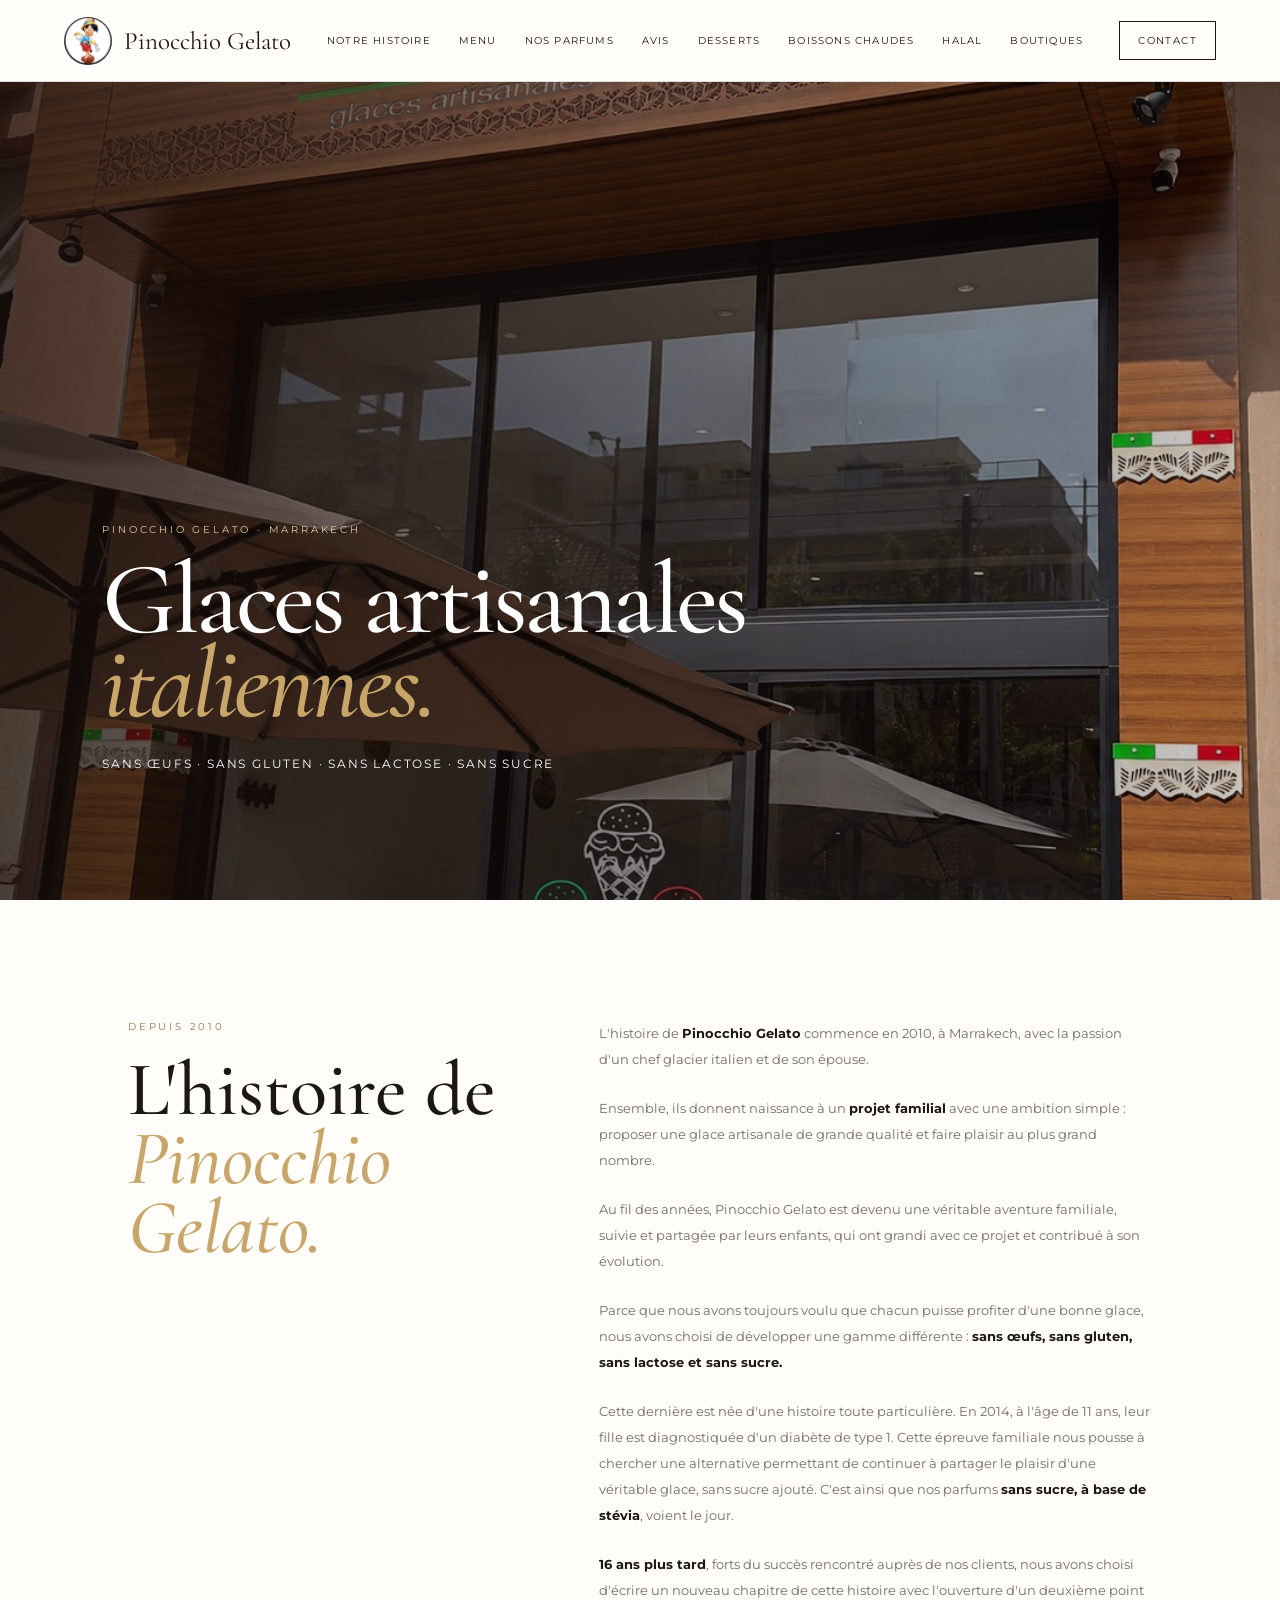
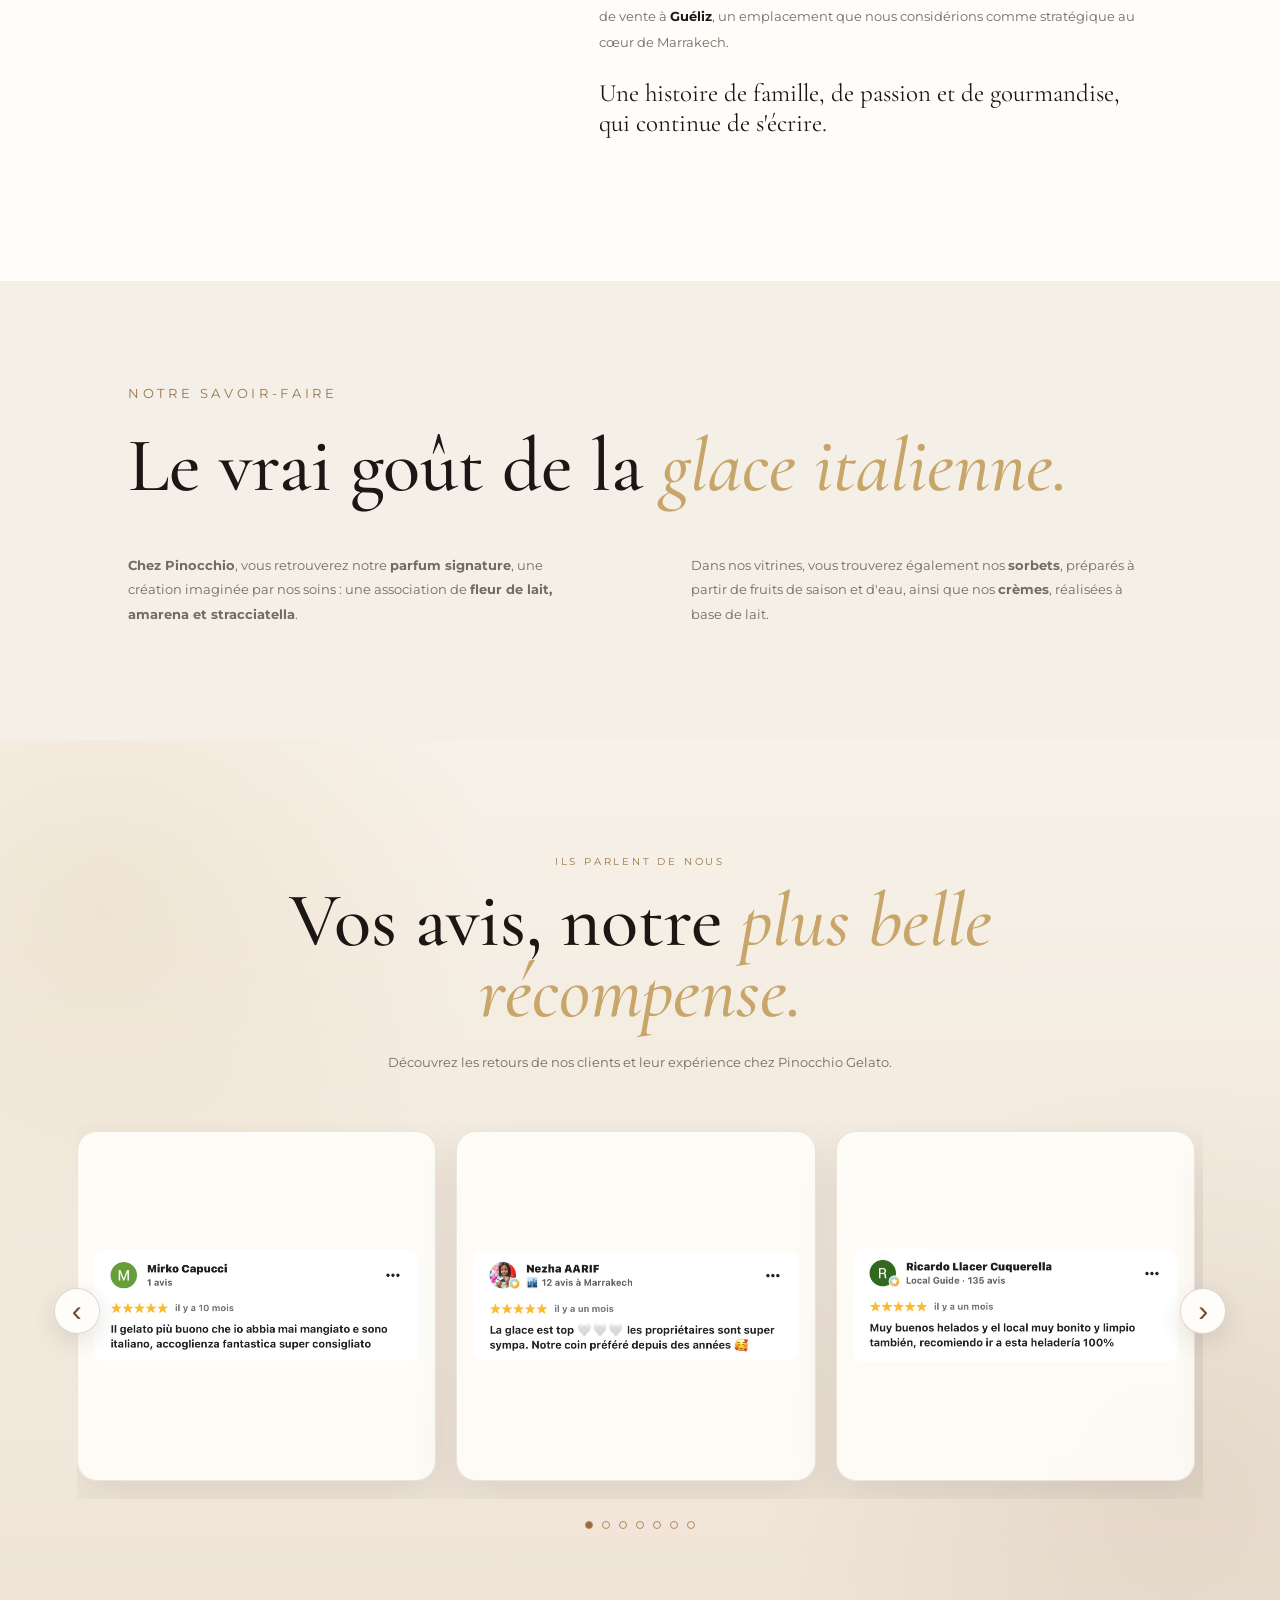
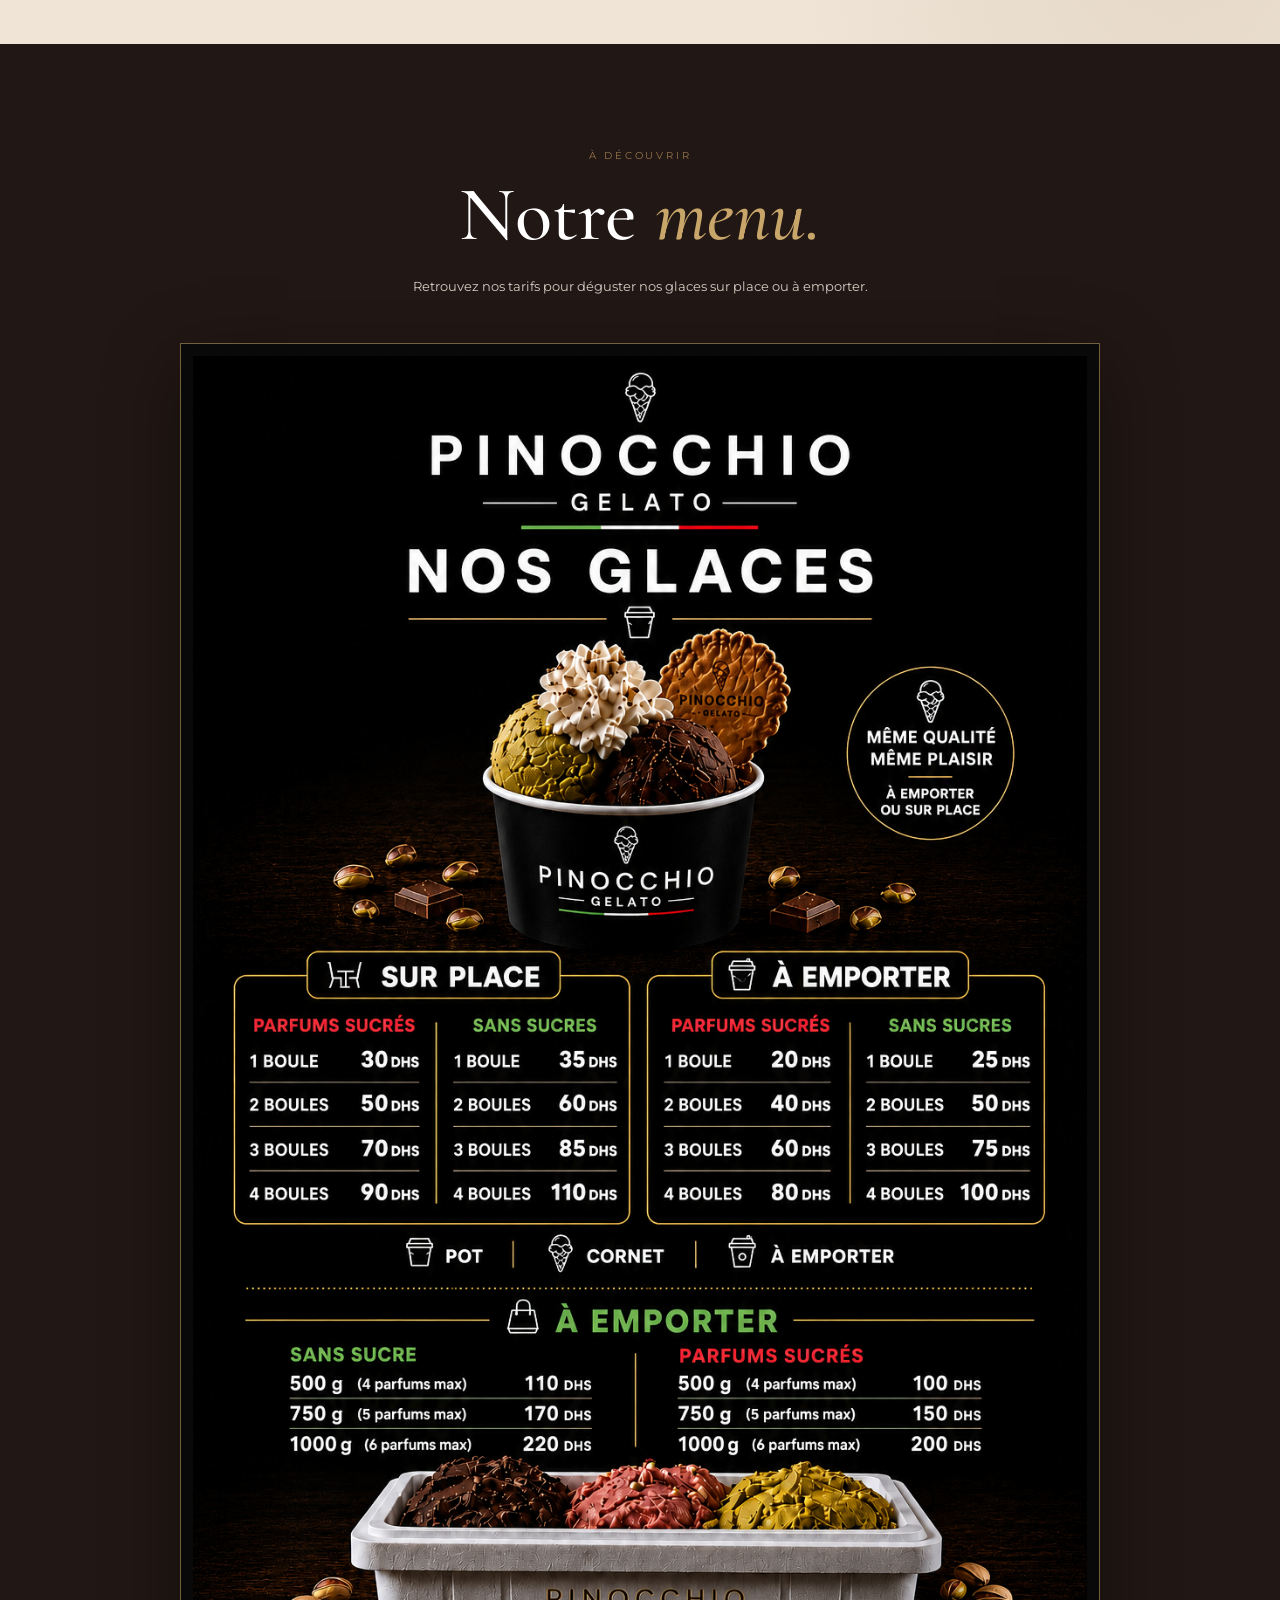
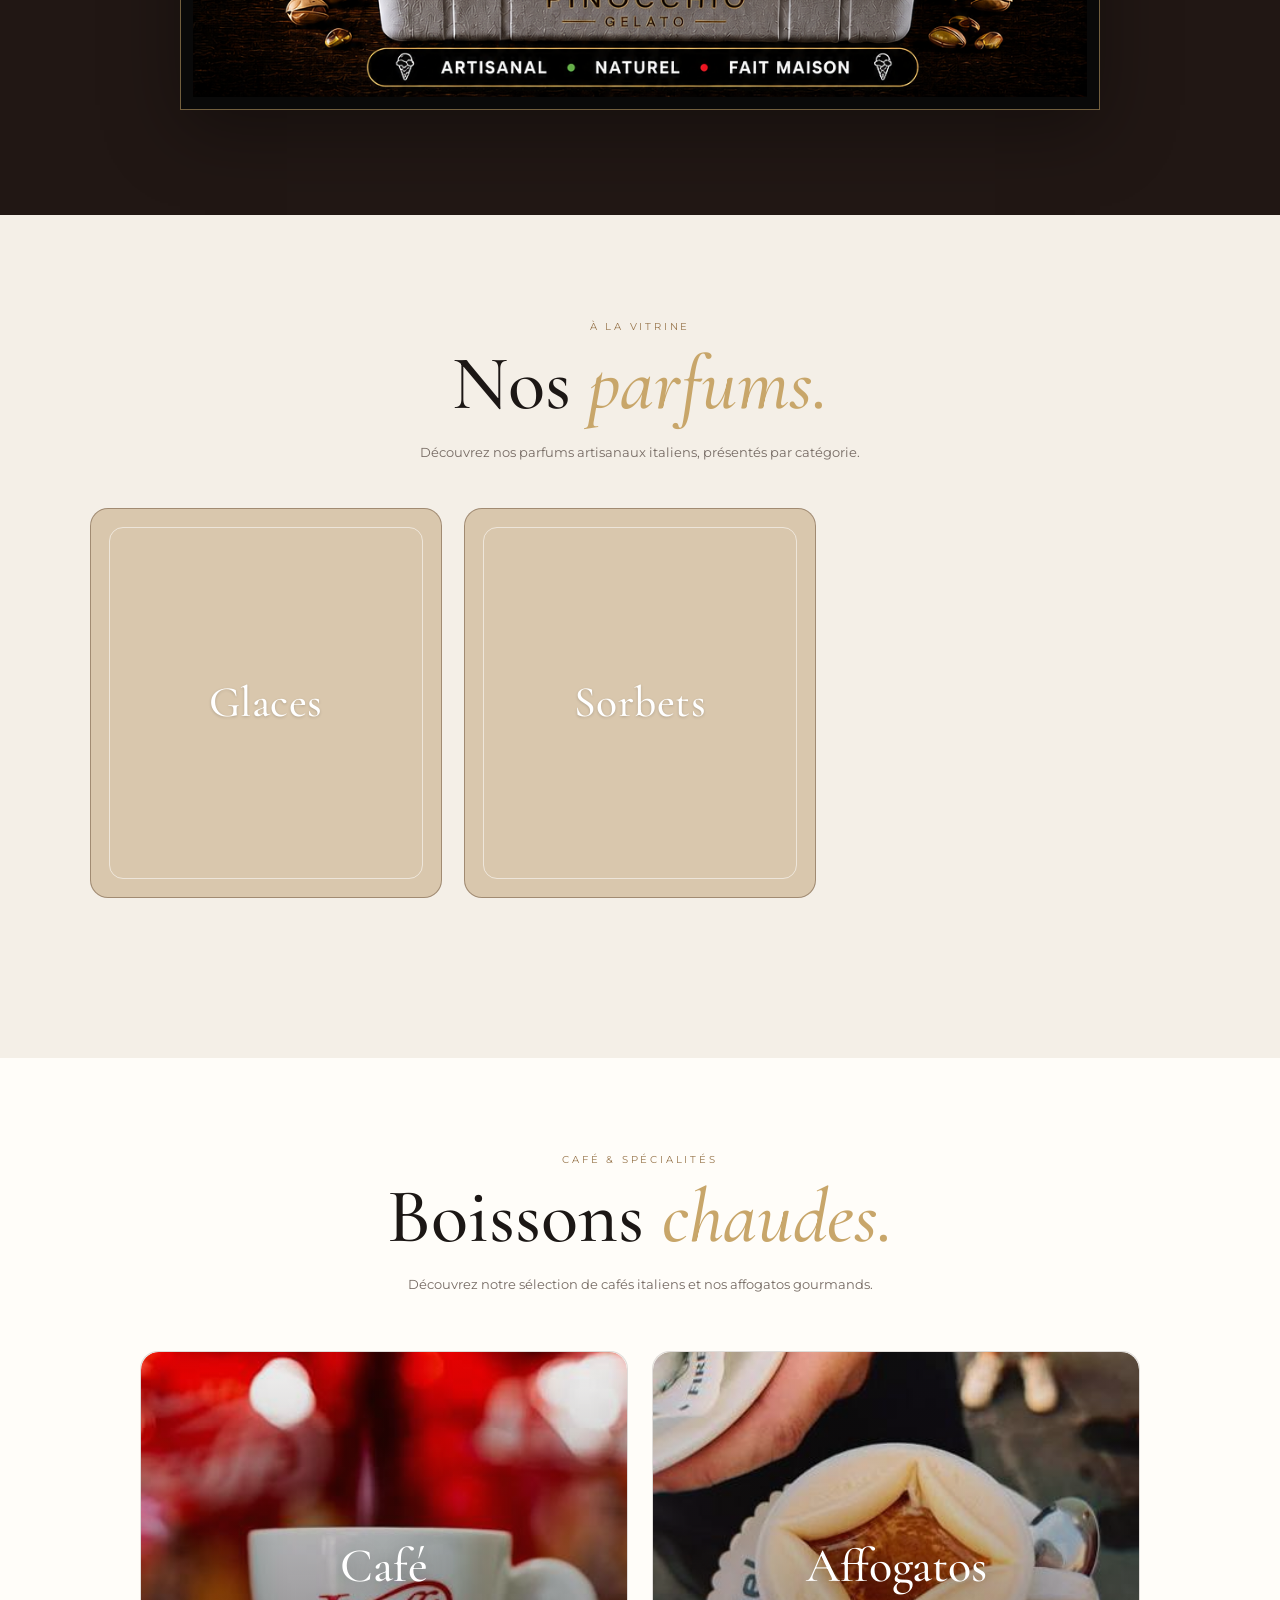
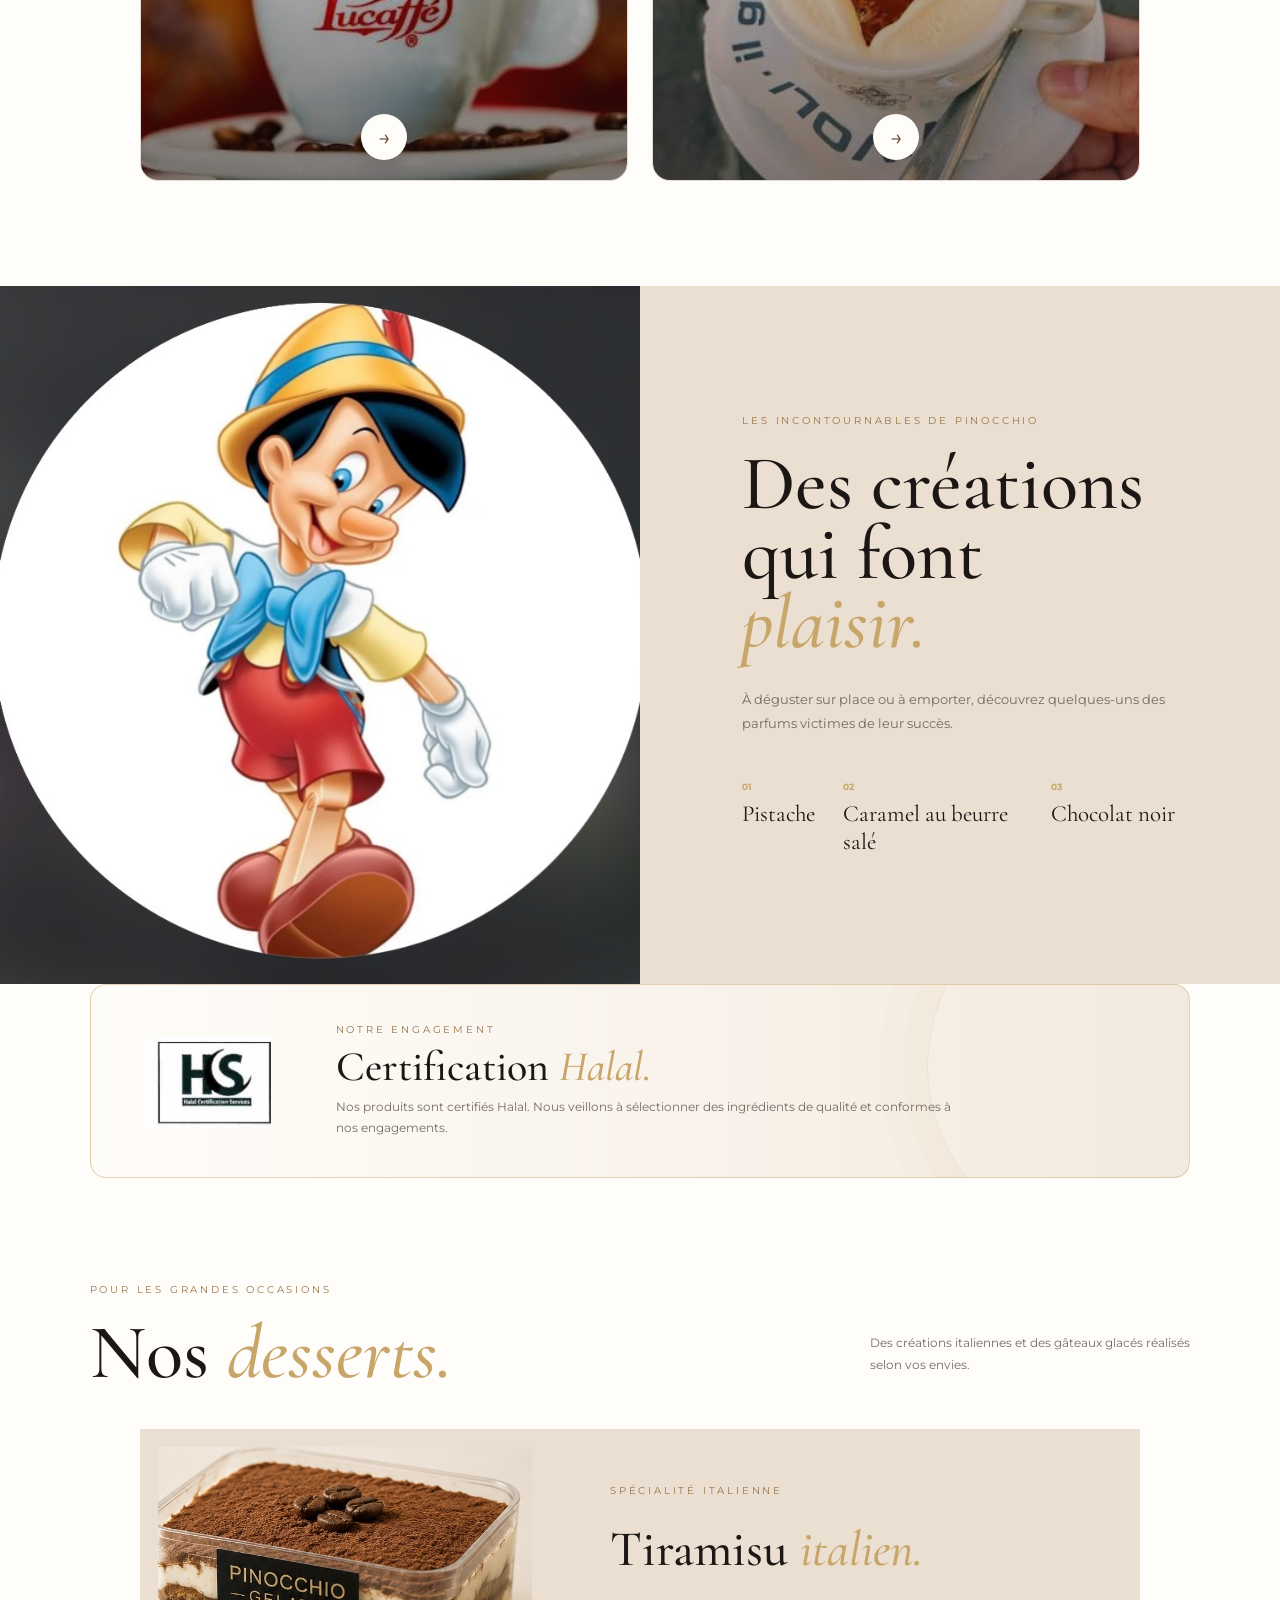
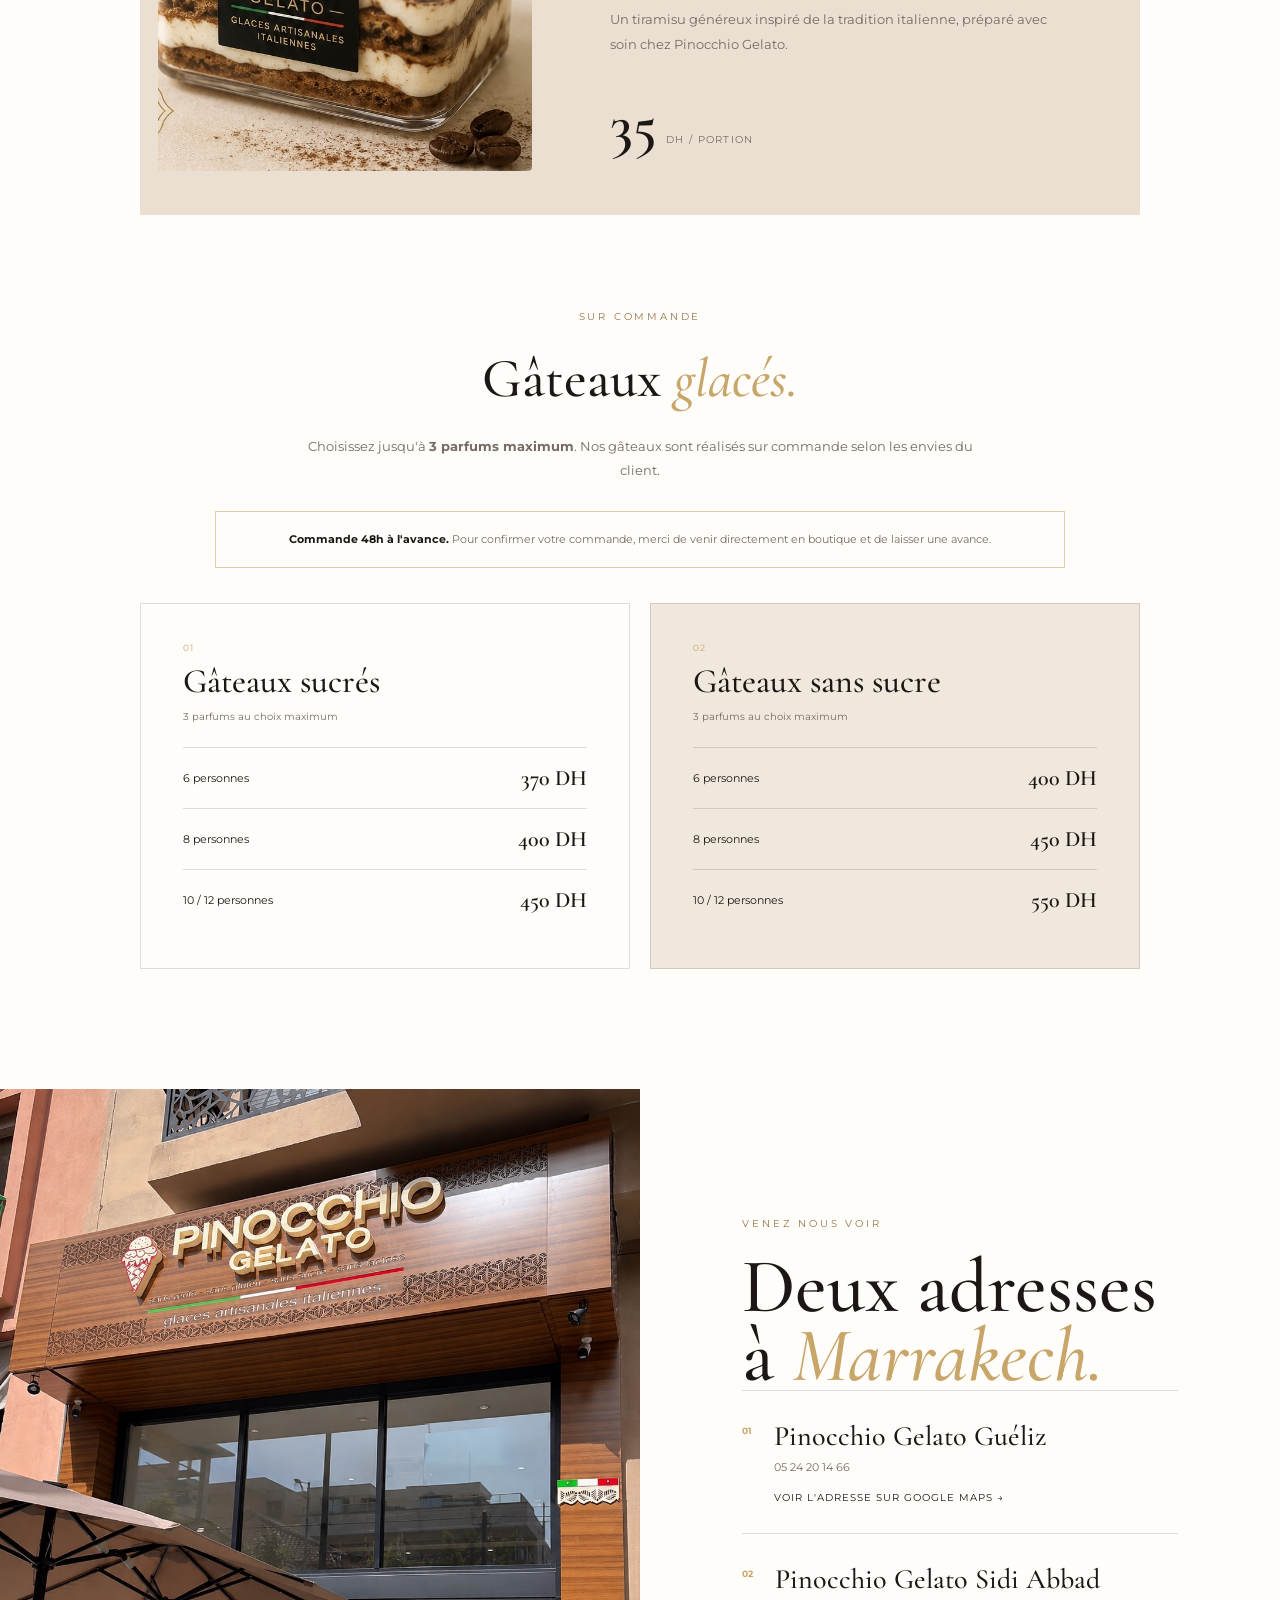
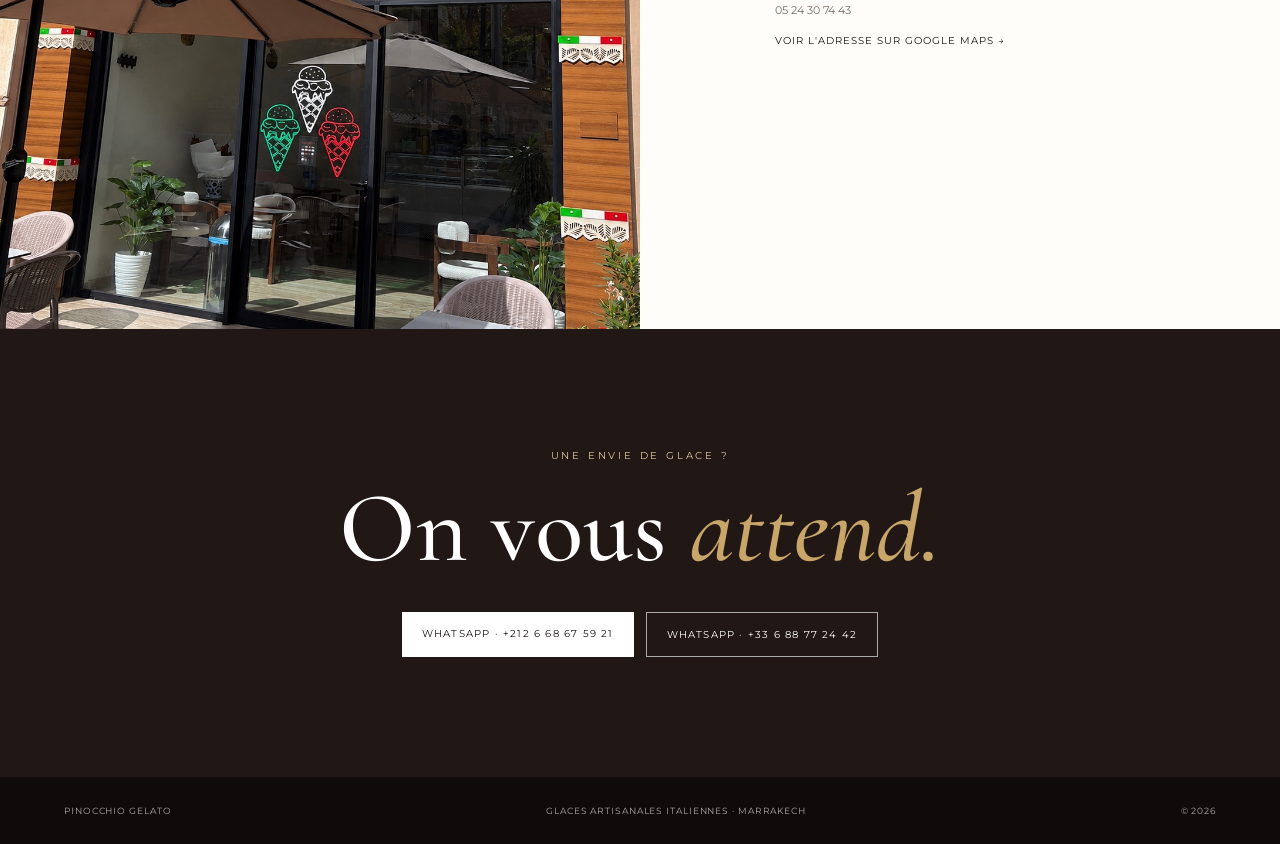
==== commit c8e204a8: "Remove Gâteaux glacés category link Removed Gâteaux glacés category link from index.html" ====
--- a/index (1).html
+++ b/index (1).html
@@ -66,11 +66,6 @@
       <span class="perfume-category-arrow">→</span>
     </button>
 
-    <a class="perfume-category perfume-category-text" href="#gateaux-glaces">
-      <span class="perfume-category-pattern"></span>
-      <span class="perfume-category-title">Gâteaux<br>glacés</span>
-      <span class="perfume-category-arrow">→</span>
-    </a>
   </div>
 
   <div class="perfume-modal" id="glaces-modal" role="dialog" aria-modal="true" aria-labelledby="glaces-modal-title" hidden>
--- a/style.css
+++ b/style.css
@@ -1,4 +1,4 @@
-@import url('https://fonts.googleapis.com/css2?family=Cormorant+Garamond:wght@400;500;600;700&family=Montserrat:wght@400;500;600&display=swap');:root{--brown:#211714;--cream:#f4efe7;--gold:#c8a66a;--ink:#1c1715;--muted:#766b64;--line:rgba(28,23,21,.14)}*{box-sizing:border-box}html{scroll-behavior:smooth}body{margin:0;background:var(--cream);color:var(--ink);font-family:Montserrat,Arial,sans-serif}a{text-decoration:none;color:inherit}.nav{height:82px;display:flex;align-items:center;justify-content:space-between;padding:0 5vw;background:#fffdf9;position:sticky;top:0;z-index:20;border-bottom:1px solid var(--line)}.brand{display:flex;align-items:center;gap:12px;font:25px 'Cormorant Garamond',serif}.logo{width:48px;height:48px;object-fit:cover;border-radius:50%}.nav nav{display:flex;gap:28px;font-size:10px;text-transform:uppercase;letter-spacing:.12em}.nav-cta{border:1px solid var(--ink);padding:12px 18px;font-size:10px;text-transform:uppercase;letter-spacing:.14em}.hero{min-height:calc(100vh - 82px);position:relative;display:flex;align-items:flex-end;color:#fff}.hero-image{position:absolute;inset:0;background:url('images/facade.jpeg') center/cover}.hero-overlay{position:absolute;inset:0;background:linear-gradient(90deg,rgba(24,14,10,.78),rgba(24,14,10,.2))}.hero-content{position:relative;padding:10vh 8vw 13vh}.eyebrow{font-size:10px;letter-spacing:.28em;text-transform:uppercase;margin:0 0 22px;color:#dfc99d}.eyebrow.dark{color:#98764d}h1,h2,h3{font-family:'Cormorant Garamond',serif;font-weight:500}h1{font-size:clamp(60px,8vw,112px);line-height:.82;margin:0;letter-spacing:-.035em}h2{font-size:clamp(50px,6vw,80px);line-height:.9;margin:0}em{font-style:italic;color:var(--gold)}.qualities-line{font-size:12px;letter-spacing:.15em;text-transform:uppercase;margin-top:30px}.story{display:grid;grid-template-columns:.8fr 1.2fr;gap:8vw;padding:120px 10vw;background:#fffdf9}.story-text{font-size:13px;line-height:2;color:var(--muted)}.story-text p{margin:0 0 23px}.story-text strong{color:var(--ink)}.closing{font:25px 'Cormorant Garamond',serif;color:var(--ink)}.intro{padding:100px 10vw;display:grid;grid-template-columns:1fr 1fr;gap:25px 8vw}.intro h2{grid-column:1/-1;margin-bottom:15px}.intro .eyebrow{grid-column:1/-1;margin:0}.intro p{color:var(--muted);line-height:1.9;font-size:13px}.section{padding:105px 7vw}.section-head{display:flex;justify-content:space-between;align-items:end;margin-bottom:42px}.section-head>p{max-width:320px;color:var(--muted);font-size:12px;line-height:1.8}.gallery{display:grid;grid-template-columns:1.35fr .825fr .825fr;gap:18px}.photo,.photo.large{height:560px;overflow:hidden}.photo img{width:100%;height:100%;object-fit:cover;transition:transform .7s}.photo:hover img{transform:scale(1.04)}.flavors{display:flex;flex-wrap:wrap;gap:8px;margin-top:25px}.flavors span{padding:10px 14px;border:1px solid var(--line);font-size:10px}.feature{display:grid;grid-template-columns:1fr 1fr;background:#eadfd1}.feature-photo{min-height:650px}.feature-photo img{width:100%;height:100%;object-fit:cover}.feature-copy{padding:10vw 8vw;display:flex;flex-direction:column;justify-content:center}.feature-copy>p:not(.eyebrow){color:var(--muted);line-height:1.9;font-size:13px;max-width:480px;margin:30px 0 0}.bests{display:flex;gap:28px;margin-top:45px;flex-wrap:wrap}.bests div{display:flex;flex-direction:column;gap:8px;max-width:180px}.bests b{font-size:9px;color:var(--gold)}.bests span{font:23px 'Cormorant Garamond',serif}.desserts{background:#fffdf9}.dessert-grid{display:grid;grid-template-columns:1fr 1fr;gap:20px}.dessert-grid img{width:100%;height:620px;object-fit:cover}.locations{display:grid;grid-template-columns:1fr 1fr;background:#fffdf9}.location-photo{min-height:720px}.location-photo img{width:100%;height:100%;object-fit:cover}.location-copy{padding:10vw 8vw}.shop{display:flex;gap:22px;border-top:1px solid var(--line);padding:28px 0}.shop>b{font-size:9px;color:var(--gold);padding-top:6px}.shop h3{font-size:28px;margin:0 0 7px}.shop p{font-size:11px;color:var(--muted);margin:0 0 12px}.shop a{font-size:10px;text-transform:uppercase;letter-spacing:.1em}.contact{background:var(--brown);color:#fff;text-align:center;padding:120px 5vw}.contact h2{font-size:clamp(60px,8vw,100px)}.contact-actions{display:flex;justify-content:center;gap:12px;flex-wrap:wrap;margin-top:38px}.button{padding:15px 20px;font-size:10px;letter-spacing:.12em;text-transform:uppercase}.light{background:#fff;color:var(--ink)}.outline{border:1px solid #aaa;color:#fff}footer{background:#0e0b0a;color:#aaa;padding:28px 5vw;display:flex;justify-content:space-between;font-size:9px;letter-spacing:.1em;text-transform:uppercase}@media(max-width:800px){.nav{height:70px}.nav nav{display:none}.nav-cta{padding:10px 12px}.brand{font-size:21px}.logo{width:40px;height:40px}.hero{min-height:700px}.story,.intro,.feature,.locations{grid-template-columns:1fr}.story{padding:80px 7vw;gap:45px}.intro{padding:80px 7vw}.gallery{grid-template-columns:1fr}.photo,.photo.large{height:380px}.feature-photo{min-height:480px}.feature-copy{padding:80px 7vw}.dessert-grid{grid-template-columns:1fr}.dessert-grid img{height:500px}.locations{display:flex;flex-direction:column}.location-photo{min-height:500px;height:500px}.location-copy{padding:80px 7vw}footer{flex-direction:column;gap:12px}}
+@import url('https://fonts.googleapis.com/css2?family=Cormorant+Garamond:wght@400;500;600;700&family=Montserrat:wght@400;500;600&display=swap');:root{--brown:#211714;--cream:#f4efe7;--gold:#c8a66a;--ink:#1c1715;--muted:#766b64;--line:rgba(28,23,21,.14)}*{box-sizing:border-box}html{scroll-behavior:smooth}body{margin:0;background:var(--cream);color:var(--ink);font-family:Montserrat,Arial,sans-serif}a{text-decoration:none;color:inherit}.nav{height:82px;display:flex;align-items:center;justify-content:space-between;padding:0 5vw;background:#fffdf9;position:sticky;top:0;z-index:20;border-bottom:1px solid var(--line)}.brand{display:flex;align-items:center;gap:12px;font:25px 'Cormorant Garamond',serif}.logo{width:48px;height:48px;object-fit:cover;border-radius:50%}.nav nav{display:flex;gap:28px;font-size:10px;text-transform:uppercase;letter-spacing:.12em}.nav-cta{border:1px solid var(--ink);padding:12px 18px;font-size:10px;text-transform:uppercase;letter-spacing:.14em}.hero{min-height:calc(100vh - 82px);position:relative;display:flex;align-items:flex-end;color:#fff}.hero-image{position:absolute;inset:0;background:url('facade.jpeg') center/cover}.hero-overlay{position:absolute;inset:0;background:linear-gradient(90deg,rgba(24,14,10,.78),rgba(24,14,10,.2))}.hero-content{position:relative;padding:10vh 8vw 13vh}.eyebrow{font-size:10px;letter-spacing:.28em;text-transform:uppercase;margin:0 0 22px;color:#dfc99d}.eyebrow.dark{color:#98764d}h1,h2,h3{font-family:'Cormorant Garamond',serif;font-weight:500}h1{font-size:clamp(60px,8vw,112px);line-height:.82;margin:0;letter-spacing:-.035em}h2{font-size:clamp(50px,6vw,80px);line-height:.9;margin:0}em{font-style:italic;color:var(--gold)}.qualities-line{font-size:12px;letter-spacing:.15em;text-transform:uppercase;margin-top:30px}.story{display:grid;grid-template-columns:.8fr 1.2fr;gap:8vw;padding:120px 10vw;background:#fffdf9}.story-text{font-size:13px;line-height:2;color:var(--muted)}.story-text p{margin:0 0 23px}.story-text strong{color:var(--ink)}.closing{font:25px 'Cormorant Garamond',serif;color:var(--ink)}.intro{padding:100px 10vw;display:grid;grid-template-columns:1fr 1fr;gap:25px 8vw}.intro h2{grid-column:1/-1;margin-bottom:15px}.intro .eyebrow{grid-column:1/-1;margin:0}.intro p{color:var(--muted);line-height:1.9;font-size:13px}.section{padding:105px 7vw}.section-head{display:flex;justify-content:space-between;align-items:end;margin-bottom:42px}.section-head>p{max-width:320px;color:var(--muted);font-size:12px;line-height:1.8}.gallery{display:grid;grid-template-columns:1.35fr .825fr .825fr;gap:18px}.photo,.photo.large{height:560px;overflow:hidden}.photo img{width:100%;height:100%;object-fit:cover;transition:transform .7s}.photo:hover img{transform:scale(1.04)}.flavors{display:flex;flex-wrap:wrap;gap:8px;margin-top:25px}.flavors span{padding:10px 14px;border:1px solid var(--line);font-size:10px}.feature{display:grid;grid-template-columns:1fr 1fr;background:#eadfd1}.feature-photo{min-height:650px}.feature-photo img{width:100%;height:100%;object-fit:cover}.feature-copy{padding:10vw 8vw;display:flex;flex-direction:column;justify-content:center}.feature-copy>p:not(.eyebrow){color:var(--muted);line-height:1.9;font-size:13px;max-width:480px;margin:30px 0 0}.bests{display:flex;gap:28px;margin-top:45px;flex-wrap:wrap}.bests div{display:flex;flex-direction:column;gap:8px;max-width:180px}.bests b{font-size:9px;color:var(--gold)}.bests span{font:23px 'Cormorant Garamond',serif}.desserts{background:#fffdf9}.dessert-grid{display:grid;grid-template-columns:1fr 1fr;gap:20px}.dessert-grid img{width:100%;height:620px;object-fit:cover}.locations{display:grid;grid-template-columns:1fr 1fr;background:#fffdf9}.location-photo{min-height:720px}.location-photo img{width:100%;height:100%;object-fit:cover}.location-copy{padding:10vw 8vw}.shop{display:flex;gap:22px;border-top:1px solid var(--line);padding:28px 0}.shop>b{font-size:9px;color:var(--gold);padding-top:6px}.shop h3{font-size:28px;margin:0 0 7px}.shop p{font-size:11px;color:var(--muted);margin:0 0 12px}.shop a{font-size:10px;text-transform:uppercase;letter-spacing:.1em}.contact{background:var(--brown);color:#fff;text-align:center;padding:120px 5vw}.contact h2{font-size:clamp(60px,8vw,100px)}.contact-actions{display:flex;justify-content:center;gap:12px;flex-wrap:wrap;margin-top:38px}.button{padding:15px 20px;font-size:10px;letter-spacing:.12em;text-transform:uppercase}.light{background:#fff;color:var(--ink)}.outline{border:1px solid #aaa;color:#fff}footer{background:#0e0b0a;color:#aaa;padding:28px 5vw;display:flex;justify-content:space-between;font-size:9px;letter-spacing:.1em;text-transform:uppercase}@media(max-width:800px){.nav{height:70px}.nav nav{display:none}.nav-cta{padding:10px 12px}.brand{font-size:21px}.logo{width:40px;height:40px}.hero{min-height:700px}.story,.intro,.feature,.locations{grid-template-columns:1fr}.story{padding:80px 7vw;gap:45px}.intro{padding:80px 7vw}.gallery{grid-template-columns:1fr}.photo,.photo.large{height:380px}.feature-photo{min-height:480px}.feature-copy{padding:80px 7vw}.dessert-grid{grid-template-columns:1fr}.dessert-grid img{height:500px}.locations{display:flex;flex-direction:column}.location-photo{min-height:500px;height:500px}.location-copy{padding:80px 7vw}footer{flex-direction:column;gap:12px}}
 .menu-section{padding:105px 7vw;background:#211714;color:#fff;text-align:center}
 .menu-head{max-width:760px;margin:0 auto 45px}
 .menu-head .eyebrow{margin-bottom:18px}
@@ -7,3 +7,413 @@
 .menu-card{max-width:920px;margin:0 auto;border:1px solid rgba(200,166,106,.55);padding:12px;background:#090909;box-shadow:0 20px 70px rgba(0,0,0,.35)}
 .menu-card img{display:block;width:100%;height:auto}
 @media(max-width:800px){.menu-section{padding:80px 5vw}.menu-card{padding:6px}}
+
+/* ===== Section Avis clients ===== */
+.reviews-section{position:relative;overflow:hidden;padding:115px 6vw;background:linear-gradient(180deg,#f7f1e8 0%,#efe4d6 100%)}
+.reviews-section:before{content:"";position:absolute;inset:0;background:radial-gradient(circle at 8% 18%,rgba(200,166,106,.14),transparent 28%),radial-gradient(circle at 92% 82%,rgba(117,82,52,.10),transparent 30%);pointer-events:none}
+.reviews-head{position:relative;text-align:center;max-width:980px;margin:0 auto 48px}
+.reviews-head .eyebrow{margin-bottom:18px}
+.reviews-head h2{font-size:clamp(48px,6vw,78px);line-height:.92}
+.reviews-head>p:last-child{max-width:650px;margin:24px auto 0;color:var(--muted);font-size:13px;line-height:1.8}
+.reviews-wrap{position:relative;max-width:1320px;margin:0 auto}
+.reviews-track{display:grid;grid-auto-flow:column;grid-auto-columns:calc((100% - 40px)/3);gap:20px;overflow-x:auto;scroll-snap-type:x mandatory;scrollbar-width:none;padding:8px 4px 18px}
+.reviews-track::-webkit-scrollbar{display:none}
+.review-card{scroll-snap-align:start;background:rgba(255,253,249,.92);border:1px solid rgba(99,71,47,.12);border-radius:20px;padding:16px;box-shadow:0 18px 45px rgba(57,38,25,.10);display:flex;align-items:center;justify-content:center;min-height:330px}
+.review-card img{display:block;width:100%;height:auto;max-height:470px;object-fit:contain;border-radius:10px}
+.review-arrow{position:absolute;z-index:3;top:50%;transform:translateY(-50%);width:46px;height:46px;border:1px solid rgba(99,71,47,.2);border-radius:50%;background:#fffdf9;color:#6f4c31;font-size:30px;line-height:1;cursor:pointer;box-shadow:0 8px 25px rgba(57,38,25,.12)}
+.review-prev{left:-23px}.review-next{right:-23px}
+.review-dots{display:flex;justify-content:center;gap:9px;margin-top:22px}
+.review-dots span{width:8px;height:8px;border-radius:50%;border:1px solid #b48a5b;display:block;cursor:pointer}
+.review-dots span.active{background:#9b6939}
+@media(max-width:800px){.reviews-section{padding:80px 5vw}.reviews-head{margin-bottom:30px}.reviews-track{grid-auto-columns:100%;gap:14px;padding-left:0;padding-right:0}.review-card{min-height:0;padding:10px;border-radius:16px}.review-card img{max-height:560px}.review-arrow{width:40px;height:40px;font-size:26px}.review-prev{left:8px}.review-next{right:8px}}
+
+/* --- Nouvelle présentation des parfums --- */
+.flavor-tabs{display:flex;justify-content:center;gap:10px;margin:42px auto 0}.flavor-tab{appearance:none;background:transparent;border:1px solid var(--line);color:var(--ink);padding:15px 42px;font:500 11px Montserrat,Arial,sans-serif;letter-spacing:.16em;text-transform:uppercase;cursor:pointer;transition:.25s}.flavor-tab.active{background:var(--brown);border-color:var(--brown);color:#fff}.flavor-panels{margin-top:24px}.flavor-panel{background:#fffdf9;border:1px solid var(--line);padding:42px 44px}.flavor-panel[hidden]{display:none}.flavor-panel-head{display:flex;gap:22px;align-items:flex-start}.flavor-panel-head>span{font-size:10px;color:var(--gold);padding-top:7px}.flavor-panel-head h3{font-size:34px;margin:0 0 8px}.flavor-panel-head p{margin:0;color:var(--muted);font-size:12px;line-height:1.8}.flavor-panel .flavors{margin-top:28px}.flavor-panel .flavors span{background:#fff}.flavors-section{padding-bottom:90px}
+
+/* --- Certification Halal --- */
+.halal-section{display:grid;grid-template-columns:1fr 1fr;background:#fffdf9}.halal-copy{padding:9vw 8vw;display:flex;flex-direction:column;justify-content:center}.halal-copy>p:not(.eyebrow){color:var(--muted);line-height:1.9;font-size:13px;max-width:500px;margin:20px 0 0}.halal-badge{display:inline-flex;flex-direction:column;align-items:center;justify-content:center;width:155px;height:115px;border:1px solid var(--gold);margin-top:34px}.halal-badge span{font:600 31px 'Cormorant Garamond',serif;letter-spacing:.12em}.halal-badge small{font-size:8px;letter-spacing:.12em;text-transform:uppercase;color:var(--muted);margin-top:4px}.halal-document{padding:70px 8vw 70px 0;display:flex;align-items:center;justify-content:center;background:#f1eadf}.halal-document img{display:block;width:min(100%,560px);max-height:760px;object-fit:contain;box-shadow:0 18px 55px rgba(28,23,21,.12);background:#fff}
+
+/* --- Desserts / tiramisu / gâteaux --- */
+.tiramisu-feature{display:grid;grid-template-columns:1fr 1fr;background:#eadfd1;margin-top:10px}.tiramisu-photo{min-height:560px}.tiramisu-photo img{width:100%;height:100%;object-fit:cover}.tiramisu-copy{padding:7vw;display:flex;flex-direction:column;justify-content:center}.tiramisu-copy h3{font-size:56px;margin:0}.tiramisu-copy>p:not(.eyebrow){color:var(--muted);line-height:1.9;font-size:13px;max-width:450px;margin:28px 0 0}.price-highlight{display:flex;align-items:baseline;gap:9px;margin-top:32px;color:var(--ink)}.price-highlight span{font:600 58px 'Cormorant Garamond',serif}.price-highlight small{font-size:10px;letter-spacing:.13em;text-transform:uppercase;color:var(--muted)}.cakes-head{text-align:center;max-width:700px;margin:95px auto 28px}.cakes-head h3{font-size:55px;margin:0}.cakes-head>p:last-child{font-size:13px;color:var(--muted);line-height:1.9;margin:22px auto 0}.cake-notice{max-width:850px;margin:0 auto 35px;padding:18px 22px;border:1px solid rgba(200,166,106,.55);background:#fffdf9;text-align:center;font-size:11px;line-height:1.7;color:var(--muted)}.cake-notice strong{color:var(--ink)}.cake-prices{display:grid;grid-template-columns:1fr 1fr;gap:20px;max-width:1000px;margin:0 auto}.cake-card{background:#fffdf9;border:1px solid var(--line);padding:38px 42px}.cake-card.sugar-free{background:#f0e8dc}.cake-label{font-size:9px;color:var(--gold);margin:0 0 8px;letter-spacing:.14em}.cake-card h4{font:500 34px 'Cormorant Garamond',serif;margin:0}.cake-subtitle{font-size:10px;color:var(--muted);margin:8px 0 24px}.price-row{display:flex;justify-content:space-between;align-items:center;border-top:1px solid var(--line);padding:17px 0;font-size:11px}.price-row strong{font:600 22px 'Cormorant Garamond',serif}.desserts{padding-bottom:120px}
+
+@media(max-width:800px){.nav nav{display:none}.flavor-tabs{margin-top:32px}.flavor-tab{padding:13px 25px}.flavor-panel{padding:30px 22px}.flavor-panel-head h3{font-size:29px}.halal-section,.tiramisu-feature,.cake-prices{grid-template-columns:1fr}.halal-copy{padding:80px 7vw}.halal-document{padding:50px 7vw}.halal-document img{max-height:none}.tiramisu-photo{min-height:400px}.tiramisu-copy{padding:65px 7vw}.tiramisu-copy h3,.cakes-head h3{font-size:48px}.cakes-head{margin:75px auto 28px}.cake-card{padding:32px 26px}.desserts{padding-bottom:85px}}
+
+/* ===== Nouvelle présentation des parfums — style cartes ===== */
+.perfumes-head{text-align:center;max-width:760px;margin:0 auto 44px}
+.perfumes-head .eyebrow{margin-bottom:16px}
+.perfumes-head h2{font-size:clamp(50px,6vw,80px);margin:0}
+.perfumes-head>p:last-child{max-width:620px;margin:22px auto 0;color:var(--muted);font-size:13px;line-height:1.8}
+.perfume-categories{display:grid;grid-template-columns:repeat(3,1fr);gap:20px;max-width:1180px;margin:0 auto 55px}
+.perfume-category{position:relative;display:block;height:390px;overflow:visible;border-radius:18px}
+.perfume-category-image,.perfume-category-pattern{position:absolute;inset:0;border-radius:18px;overflow:hidden}
+.perfume-category-image img{width:100%;height:100%;object-fit:cover;transition:transform .6s ease}
+.perfume-category:hover .perfume-category-image img{transform:scale(1.04)}
+.perfume-category-overlay{position:absolute;inset:0;border-radius:18px;background:linear-gradient(180deg,rgba(33,23,20,.10),rgba(33,23,20,.58))}
+.perfume-category-pattern{background:radial-gradient(circle at 20% 20%,rgba(200,166,106,.22),transparent 28%),linear-gradient(135deg,#2b1d18,#7e5d3e 55%,#d9c29c);}
+.perfume-category-pattern:after{content:"";position:absolute;inset:18px;border:1px solid rgba(255,253,249,.35);border-radius:12px}
+.perfume-category-text{background:#2b1d18}
+.perfume-category-title{position:absolute;z-index:2;left:0;right:0;top:50%;transform:translateY(-50%);text-align:center;color:#fff;font:500 clamp(34px,3vw,48px) 'Cormorant Garamond',serif;text-shadow:0 3px 18px rgba(0,0,0,.35)}
+.perfume-category-arrow{position:absolute;z-index:3;left:50%;bottom:-22px;transform:translateX(-50%);width:46px;height:46px;border-radius:50%;display:flex;align-items:center;justify-content:center;background:#fffdf9;color:#7d5635;border:1px solid rgba(125,86,53,.18);box-shadow:0 10px 25px rgba(33,23,20,.16);font-size:24px;transition:.25s}
+.perfume-category:hover .perfume-category-arrow{transform:translateX(-50%) translateY(-3px);background:var(--brown);color:#fff}
+.flavor-list{max-width:1180px;margin:0 auto 26px;padding:38px 42px;background:#fffdf9;border:1px solid var(--line);border-radius:16px;scroll-margin-top:100px}
+.flavor-list-head{display:flex;gap:22px;align-items:flex-start;padding-bottom:22px;border-bottom:1px solid var(--line)}
+.flavor-number{font-size:10px;color:var(--gold);padding-top:8px;letter-spacing:.15em}
+.flavor-list-head h3{font-size:38px;margin:0 0 7px}
+.flavor-list-head p{margin:0;color:var(--muted);font-size:12px;line-height:1.8}
+.flavor-list .flavors{margin-top:24px}
+.flavors span{background:#fffdf9}
+.flavors-section{padding-bottom:105px}
+#gateaux-glaces{scroll-margin-top:100px}
+
+/* ===== Certification : logo uniquement ===== */
+.halal-section{display:block;background:#fffdf9;padding:0 7vw 0}
+.halal-inner{max-width:1180px;margin:0 auto;display:flex;align-items:center;gap:55px;padding:38px 45px;border:1px solid rgba(200,166,106,.48);border-radius:16px;background:linear-gradient(90deg,#fffdf9 0%,#f3eadf 100%);position:relative;overflow:hidden}
+.halal-inner:after{content:"";position:absolute;right:-100px;top:-100px;width:360px;height:360px;border-radius:50%;border:1px solid rgba(200,166,106,.18);box-shadow:0 0 0 24px rgba(200,166,106,.04),0 0 0 48px rgba(200,166,106,.025);pointer-events:none}
+.halal-logo-wrap{width:145px;height:105px;flex:0 0 145px;display:flex;align-items:center;justify-content:center;position:relative;z-index:1}
+.halal-logo-wrap img{display:block;max-width:125px;max-height:95px;object-fit:contain}
+.halal-copy{position:relative;z-index:1;padding:0;display:block}
+.halal-copy .eyebrow{margin-bottom:12px}
+.halal-copy h2{font-size:42px;margin:0 0 10px}
+.halal-copy>p:not(.eyebrow){color:var(--muted);line-height:1.8;font-size:12px;max-width:620px;margin:0}
+
+@media(max-width:800px){
+  .perfume-categories{grid-template-columns:1fr;gap:22px;margin-bottom:45px}
+  .perfume-category{height:330px}
+  .flavor-list{padding:30px 22px}
+  .flavor-list-head h3{font-size:32px}
+  .halal-section{padding:0 5vw}
+  .halal-inner{flex-direction:column;align-items:flex-start;gap:22px;padding:30px 24px}
+  .halal-logo-wrap{width:120px;height:80px;flex-basis:80px}
+  .halal-logo-wrap img{max-width:105px;max-height:72px}
+  .halal-copy h2{font-size:38px}
+}
+
+
+/* ===== Parfums : listes cachées dans chaque rubrique ===== */
+.perfume-categories{
+  display:grid;
+  grid-template-columns:repeat(3,1fr);
+  gap:22px;
+  align-items:start;
+}
+.perfume-category{
+  position:relative;
+  display:block;
+  overflow:hidden;
+  background:#fffdf9;
+  border:1px solid rgba(28,23,21,.14);
+  color:var(--ink);
+}
+.perfume-category summary{
+  list-style:none;
+  position:relative;
+  display:block;
+  cursor:pointer;
+}
+.perfume-category summary::-webkit-details-marker{display:none}
+.perfume-category summary::marker{display:none}
+.perfume-category-image{
+  height:390px;
+  overflow:hidden;
+}
+.perfume-category-image img{
+  width:100%;
+  height:100%;
+  object-fit:cover;
+  display:block;
+  transition:transform .6s;
+}
+.perfume-category:hover .perfume-category-image img{transform:scale(1.03)}
+.perfume-category-overlay{
+  position:absolute;
+  inset:0;
+  height:390px;
+  background:linear-gradient(180deg,rgba(24,14,10,.05),rgba(24,14,10,.55));
+  pointer-events:none;
+}
+.perfume-category-title{
+  position:absolute;
+  left:28px;
+  bottom:30px;
+  color:#fff;
+  font:500 38px 'Cormorant Garamond',serif;
+  z-index:2;
+}
+.perfume-category-arrow{
+  position:absolute;
+  right:20px;
+  bottom:18px;
+  width:46px;
+  height:46px;
+  display:flex;
+  align-items:center;
+  justify-content:center;
+  border-radius:50%;
+  background:#fffdf9;
+  color:#6f4c31;
+  font-size:22px;
+  z-index:3;
+  box-shadow:0 8px 20px rgba(28,23,21,.12);
+}
+.perfume-category[open] .perfume-category-arrow{transform:rotate(180deg)}
+.category-flavors{
+  padding:28px 30px 30px;
+  background:#fffdf9;
+}
+.category-description{
+  color:var(--muted);
+  font-size:11px;
+  line-height:1.8;
+  margin:0 0 20px;
+  padding-bottom:18px;
+  border-bottom:1px solid var(--line);
+}
+.flavor-column{
+  display:flex;
+  flex-direction:column;
+}
+.flavor-column span{
+  padding:11px 0;
+  border-bottom:1px solid var(--line);
+  font-size:11px;
+}
+.flavor-column span:last-child{border-bottom:0}
+.perfume-category-text{
+  min-height:390px;
+  background:var(--brown);
+}
+.perfume-category-text .perfume-category-title{bottom:30px}
+.perfume-category-text .perfume-category-arrow{color:var(--brown)}
+.perfume-category-text:hover{color:#fff}
+
+/* ===== Tiramisu plus compact ===== */
+.tiramisu-feature{
+  max-width:1000px;
+  margin:10px auto 0;
+  grid-template-columns:.82fr 1.18fr;
+}
+.tiramisu-photo{
+  min-height:0;
+  height:360px;
+  padding:18px;
+  display:flex;
+  align-items:center;
+  justify-content:center;
+  background:#eadfd1;
+}
+.tiramisu-photo img{
+  width:100%;
+  height:100%;
+  object-fit:cover;
+  border-radius:4px;
+}
+.tiramisu-copy{padding:55px 60px}
+.tiramisu-copy h3{font-size:50px}
+@media(max-width:800px){
+  .perfume-categories{grid-template-columns:1fr}
+  .perfume-category-image,.perfume-category-overlay{height:300px}
+  .perfume-category-text{min-height:300px}
+  .tiramisu-feature{grid-template-columns:1fr}
+  .tiramisu-photo{height:280px}
+  .tiramisu-copy{padding:45px 30px}
+}
+
+
+/* ===== Fenêtres des parfums ===== */
+body.modal-open{overflow:hidden}
+.perfume-trigger{width:100%;font:inherit;text-align:inherit;padding:0;cursor:pointer}
+.perfume-trigger:focus-visible,.perfume-category-text:focus-visible{outline:2px solid #c8a66a;outline-offset:4px}
+.perfume-trigger .perfume-category-arrow{border:0}
+.perfume-modal[hidden]{display:none}
+.perfume-modal{position:fixed;inset:0;z-index:1000;display:flex;align-items:center;justify-content:center;padding:28px;opacity:0;visibility:hidden;transition:opacity .22s ease,visibility .22s ease}
+.perfume-modal.is-visible{opacity:1;visibility:visible}
+.perfume-modal-backdrop{position:absolute;inset:0;background:rgba(28,20,16,.62);backdrop-filter:blur(5px)}
+.perfume-modal-box{position:relative;z-index:1;width:min(720px,100%);max-height:min(82vh,760px);overflow:auto;background:#fffdf9;border:1px solid rgba(200,166,106,.42);border-radius:20px;padding:48px 52px 42px;box-shadow:0 25px 80px rgba(28,20,16,.28);transform:translateY(12px) scale(.985);transition:transform .22s ease}
+.perfume-modal.is-visible .perfume-modal-box{transform:none}
+.perfume-modal-box h3{font:500 clamp(46px,6vw,68px) 'Cormorant Garamond',serif;margin:0 0 8px;color:var(--ink)}
+.modal-description{margin:0 0 26px;color:var(--muted);font-size:13px;line-height:1.8;max-width:600px}
+.perfume-modal-close{position:absolute;right:18px;top:14px;width:42px;height:42px;border:0;border-radius:50%;background:#f3ebe1;color:var(--brown);font-size:28px;line-height:1;cursor:pointer}
+.perfume-modal-close:hover{background:var(--brown);color:#fff}
+.modal-flavors{display:flex;flex-direction:column;border-top:1px solid var(--line)}
+.modal-flavors span{padding:13px 4px;border-bottom:1px solid var(--line);font-size:12px;color:var(--ink)}
+.modal-flavors span:before{content:'•';color:#c8a66a;margin-right:10px}
+@media(max-width:800px){
+  .perfume-modal{padding:14px}
+  .perfume-modal-box{padding:40px 25px 28px;max-height:88vh;border-radius:16px}
+  .perfume-modal-box h3{font-size:48px}
+  .modal-description{font-size:12px}
+}
+
+
+/* ===== Café & Affogatos ===== */
+.coffee-affogato-grid{display:grid;grid-template-columns:repeat(2,minmax(0,1fr));gap:22px;margin-top:22px;max-width:calc((100% - 44px) * .67 + 22px);}
+.coffee-affogato-grid .perfume-category{height:390px}
+.coffee-affogato-grid .perfume-category-image,.coffee-affogato-grid .perfume-category-overlay{height:390px}
+.modal-menu-list{display:flex;flex-direction:column;border-top:1px solid var(--line);margin-top:8px}
+.modal-menu-list>div{display:flex;justify-content:space-between;align-items:center;gap:20px;padding:16px 4px;border-bottom:1px solid var(--line);font-size:13px}
+.modal-menu-list span{display:flex;flex-direction:column;gap:4px}
+.modal-menu-list small{color:var(--muted);font-size:11px}
+.modal-menu-list strong{font:600 20px 'Cormorant Garamond',serif;color:#6f4c31;white-space:nowrap}
+@media(max-width:800px){.coffee-affogato-grid{grid-template-columns:1fr;max-width:none}.coffee-affogato-grid .perfume-category,.coffee-affogato-grid .perfume-category-image,.coffee-affogato-grid .perfume-category-overlay{height:300px}.modal-menu-list>div{font-size:12px}.modal-menu-list strong{font-size:19px}}
+
+/* ===== Section Boissons chaudes ===== */
+.hot-drinks-section{
+  padding-top:95px;
+  padding-bottom:105px;
+  background:#fffdf9;
+}
+.hot-drinks-section .perfumes-head{
+  max-width:1180px;
+  margin:0 auto 55px;
+}
+.hot-drinks-grid{
+  max-width:1000px;
+  margin:0 auto;
+  display:grid;
+  grid-template-columns:repeat(2,minmax(0,1fr));
+  gap:24px;
+}
+.hot-drinks-grid .perfume-category{
+  height:430px;
+}
+.hot-drinks-grid .perfume-category-image,
+.hot-drinks-grid .perfume-category-overlay{
+  height:430px;
+}
+.hot-drinks-grid .perfume-category-title{
+  left:0;
+  right:0;
+  bottom:auto;
+  top:50%;
+  transform:translateY(-50%);
+  text-align:center;
+  font-size:48px;
+}
+.hot-drinks-grid .perfume-category-arrow{
+  bottom:20px;
+}
+@media(max-width:800px){
+  .hot-drinks-grid{grid-template-columns:1fr;max-width:620px}
+  .hot-drinks-grid .perfume-category,
+  .hot-drinks-grid .perfume-category-image,
+  .hot-drinks-grid .perfume-category-overlay{height:330px}
+  .hot-drinks-grid .perfume-category-title{font-size:40px}
+}
+
+
+/* --- Mise à jour : catégories Nos parfums sans images --- */
+.perfume-categories .perfume-category {
+  position: relative;
+  overflow: hidden;
+  min-height: 220px;
+  display: flex;
+  align-items: center;
+  justify-content: center;
+  text-align: center;
+  background: #d9c7ad;
+  border: 1px solid rgba(92, 65, 42, .45);
+  border-radius: 18px;
+  color: #fff;
+  text-decoration: none;
+  cursor: pointer;
+  box-sizing: border-box;
+}
+
+.perfume-categories .perfume-category::before {
+  content: "";
+  position: absolute;
+  inset: 18px;
+  border: 1px solid rgba(255,255,255,.55);
+  border-radius: 14px;
+  pointer-events: none;
+}
+
+.perfume-categories .perfume-category-title {
+  position: relative;
+  z-index: 2;
+  font-family: Georgia, "Times New Roman", serif;
+  font-size: clamp(2rem, 3vw, 3rem);
+  line-height: 1.15;
+  color: #fff;
+}
+
+.perfume-categories .perfume-category:hover {
+  transform: translateY(-3px);
+}
+
+.perfume-categories .perfume-category-arrow,
+.perfume-categories .perfume-category-image,
+.perfume-categories .perfume-category-overlay,
+.perfume-categories .perfume-category-pattern {
+  display: none !important;
+}
+
+.perfume-categories .perfume-category-text {
+  background: linear-gradient(145deg, #6d4b34, #cbb18c);
+}
+
+
+/* --- Style typographique centré des catégories Nos parfums --- */
+.perfume-categories .perfume-category {
+  align-items: center;
+  justify-content: center;
+  text-align: center;
+}
+
+.perfume-categories .perfume-category-title {
+  position: relative;
+  z-index: 2;
+  display: block;
+  width: 100%;
+  text-align: center;
+  font-family: "Cormorant Garamond", "Baskerville", "Times New Roman", serif;
+  font-size: clamp(2.35rem, 4vw, 3.4rem);
+  font-weight: 500;
+  letter-spacing: 0.02em;
+  line-height: 1.05;
+  color: #fff;
+  text-shadow: 0 1px 3px rgba(0,0,0,.18);
+}
+
+.perfume-categories .perfume-category-text .perfume-category-title {
+  font-style: italic;
+}
+
+
+/* === CORRECTION FINALE : titres parfaitement centrés === */
+.perfume-categories .perfume-category {
+  position: relative !important;
+  display: flex !important;
+  align-items: center !important;
+  justify-content: center !important;
+  text-align: center !important;
+  padding: 0 !important;
+}
+
+.perfume-categories .perfume-category .perfume-category-title {
+  position: static !important;
+  top: auto !important;
+  right: auto !important;
+  bottom: auto !important;
+  left: auto !important;
+  transform: none !important;
+  margin: 0 !important;
+  padding: 0 24px !important;
+  width: 100% !important;
+  height: auto !important;
+  display: block !important;
+  box-sizing: border-box !important;
+  text-align: center !important;
+  align-self: auto !important;
+  font-family: "Cormorant Garamond", "Baskerville", "Times New Roman", serif !important;
+  font-size: clamp(2.2rem, 3.4vw, 3.15rem) !important;
+  font-weight: 500 !important;
+  font-style: normal !important;
+  line-height: 1.05 !important;
+  letter-spacing: .01em !important;
+  color: #fff !important;
+}
+
+.perfume-categories .perfume-category-text .perfume-category-title {
+  font-style: normal !important;
+}
